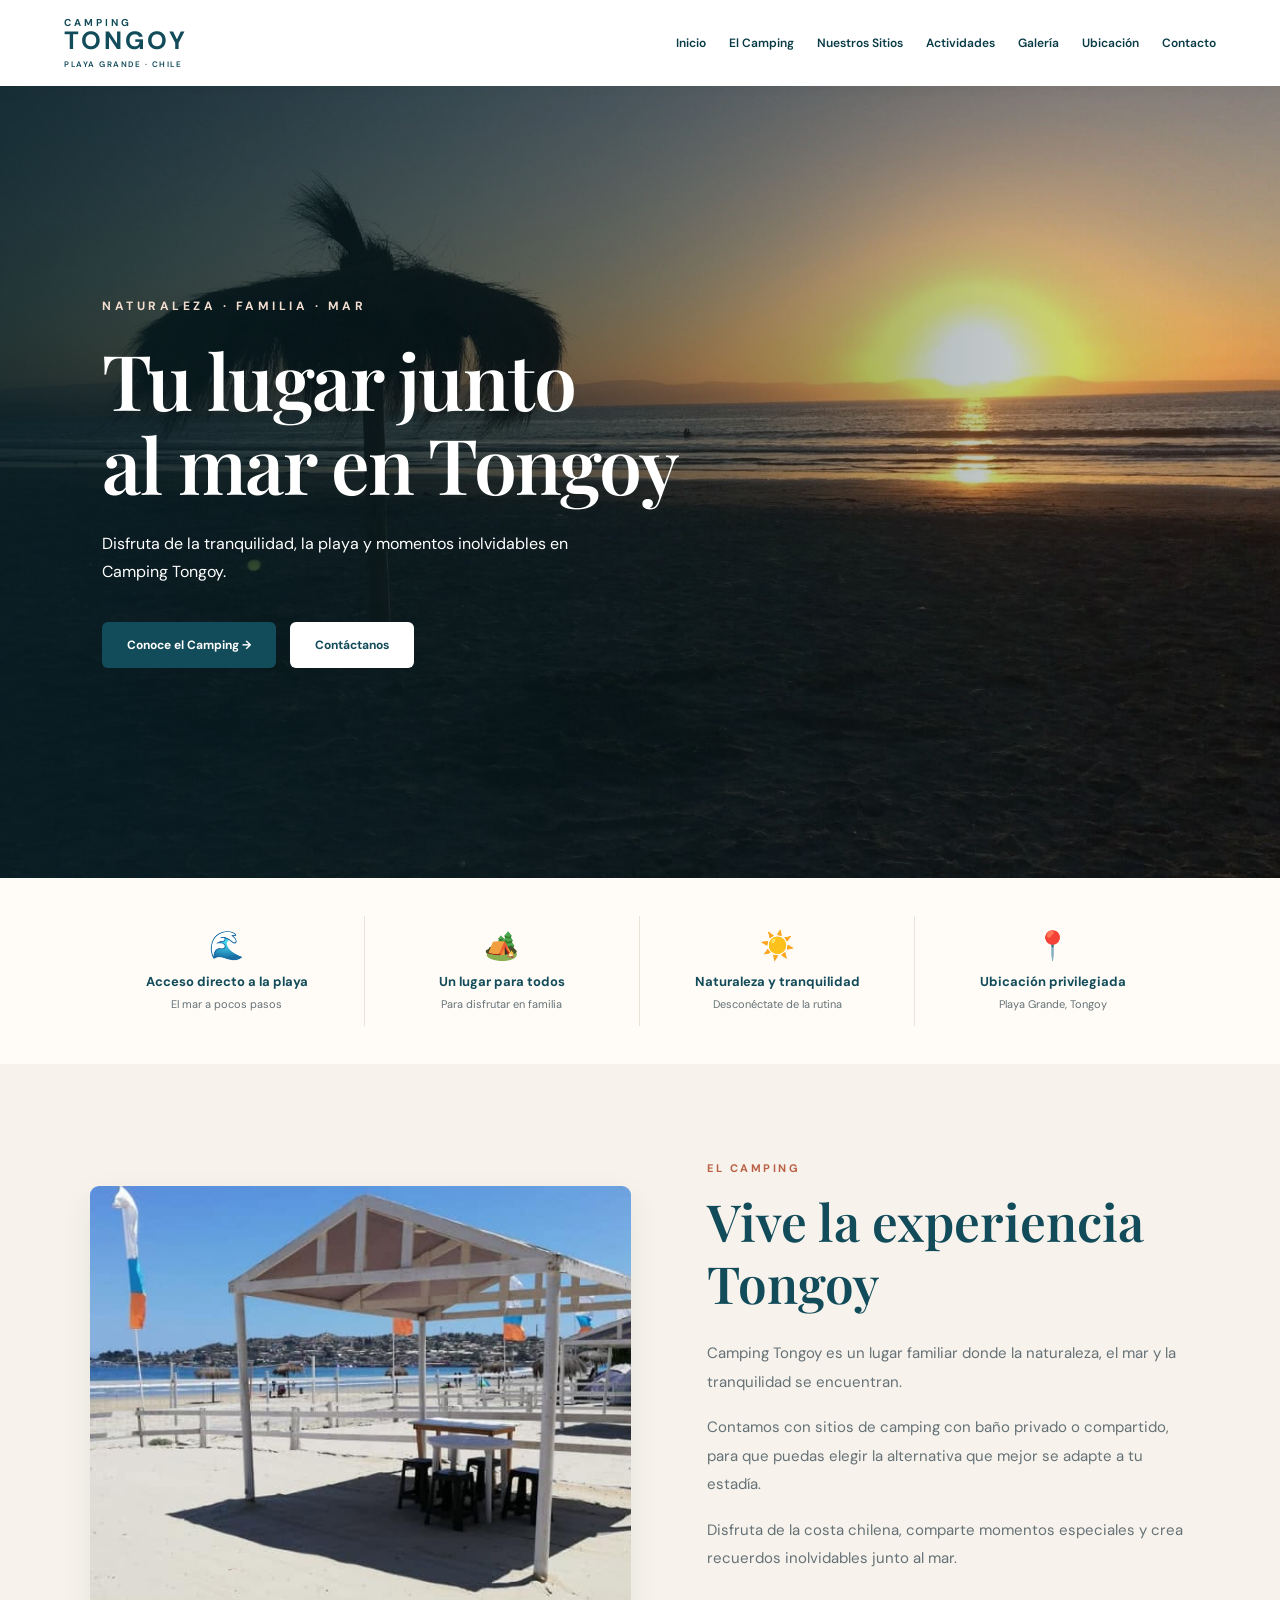
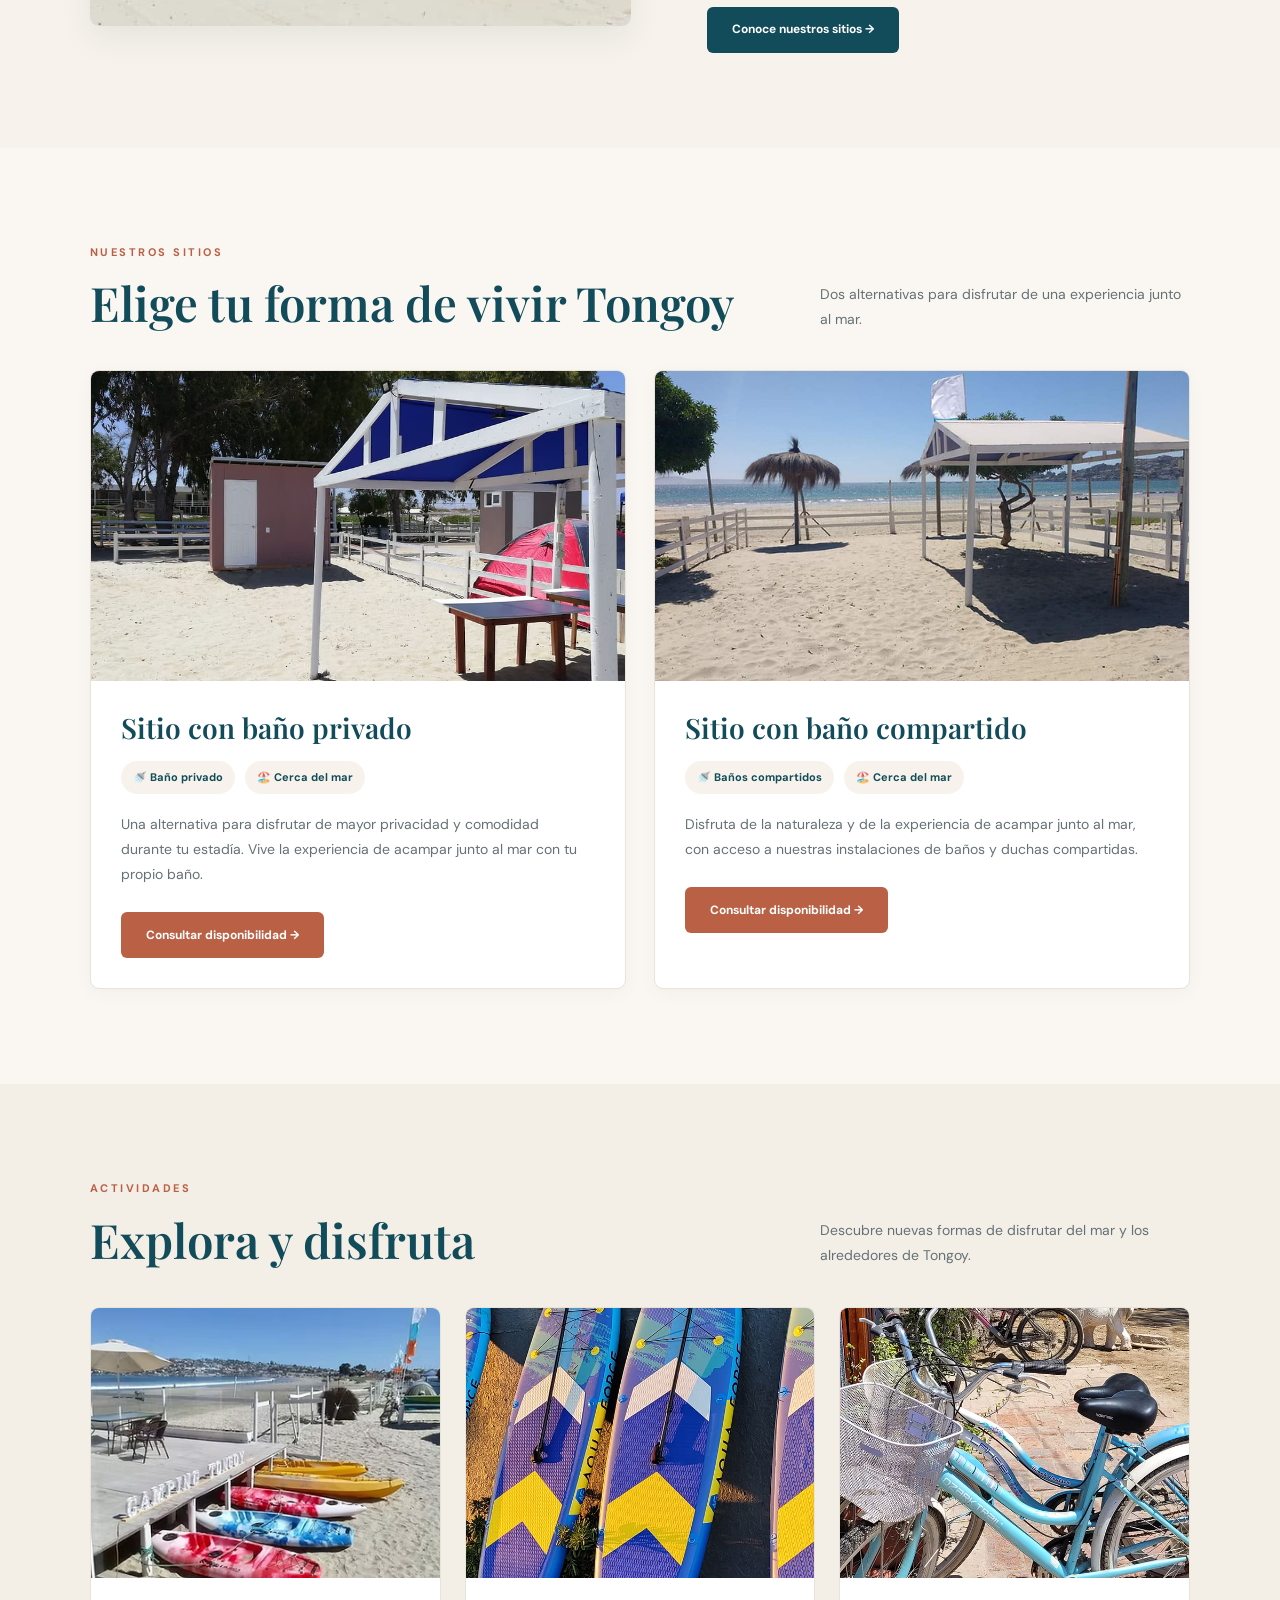
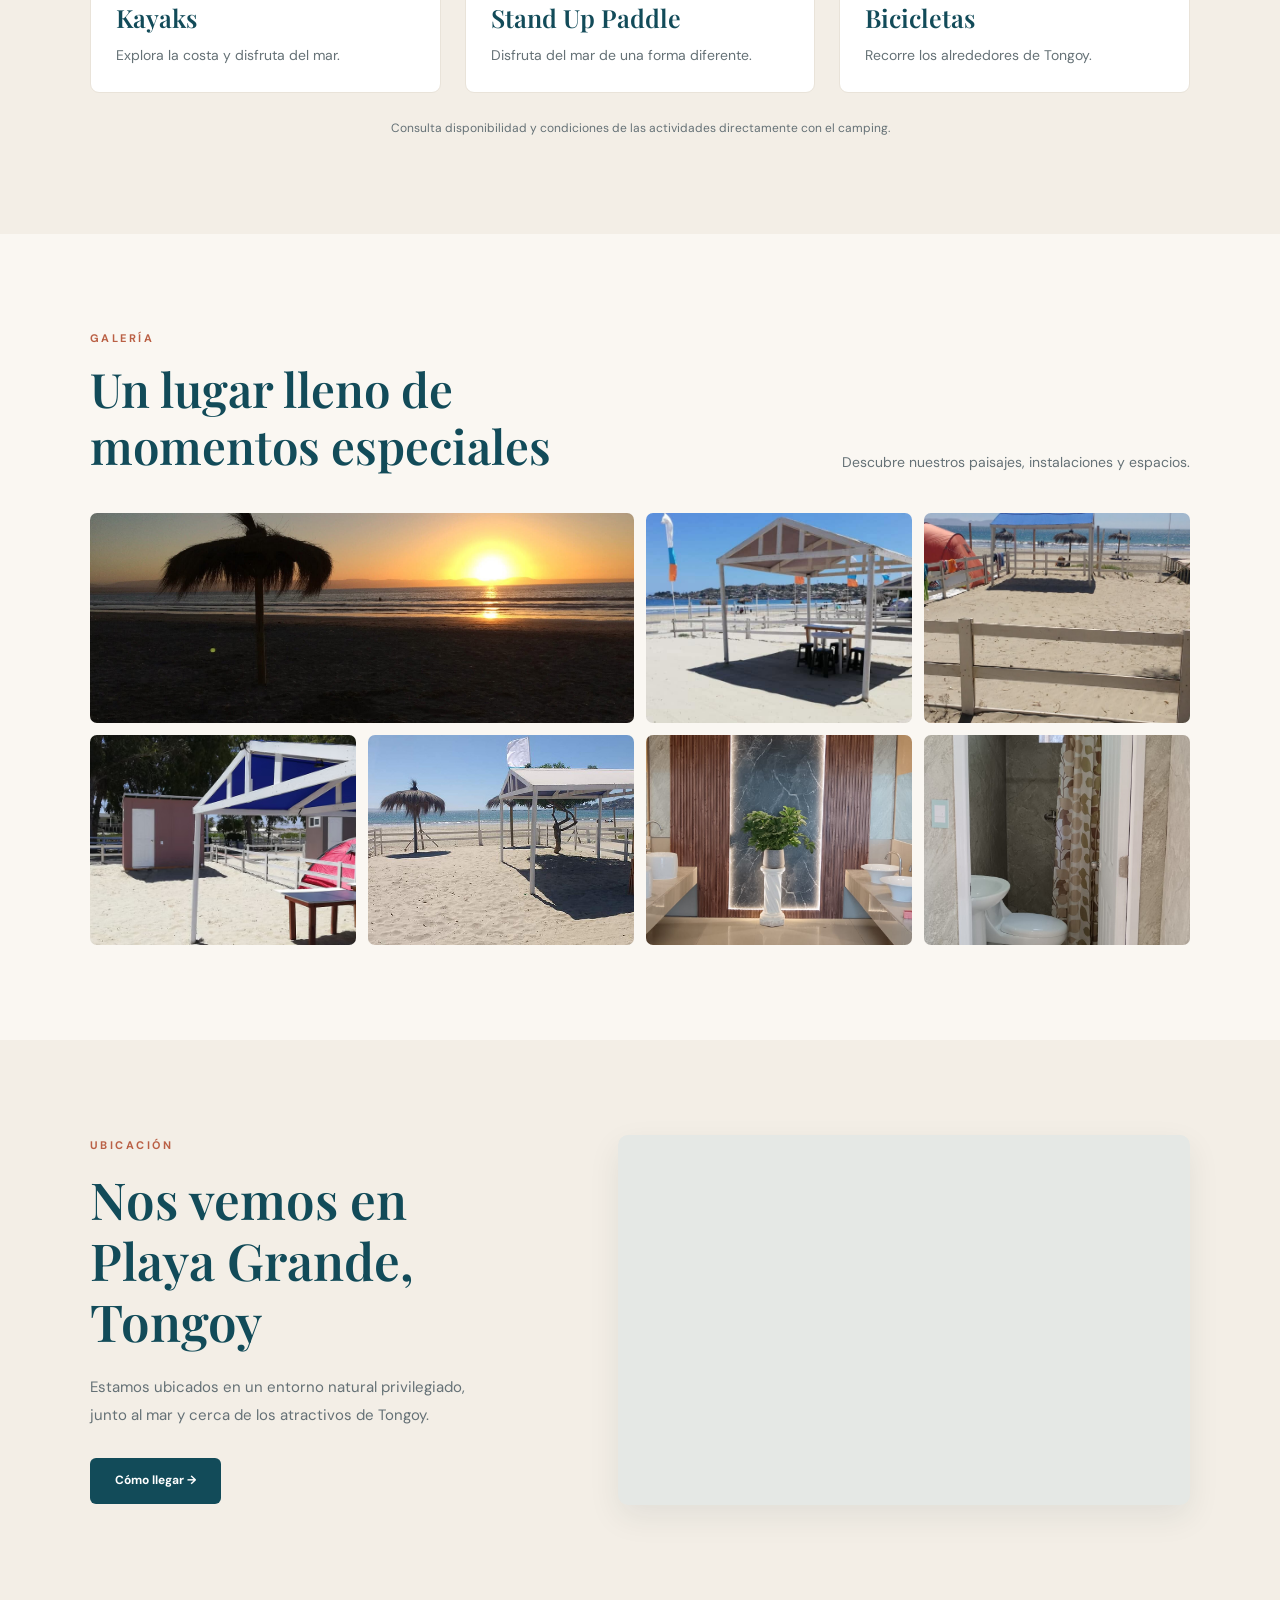
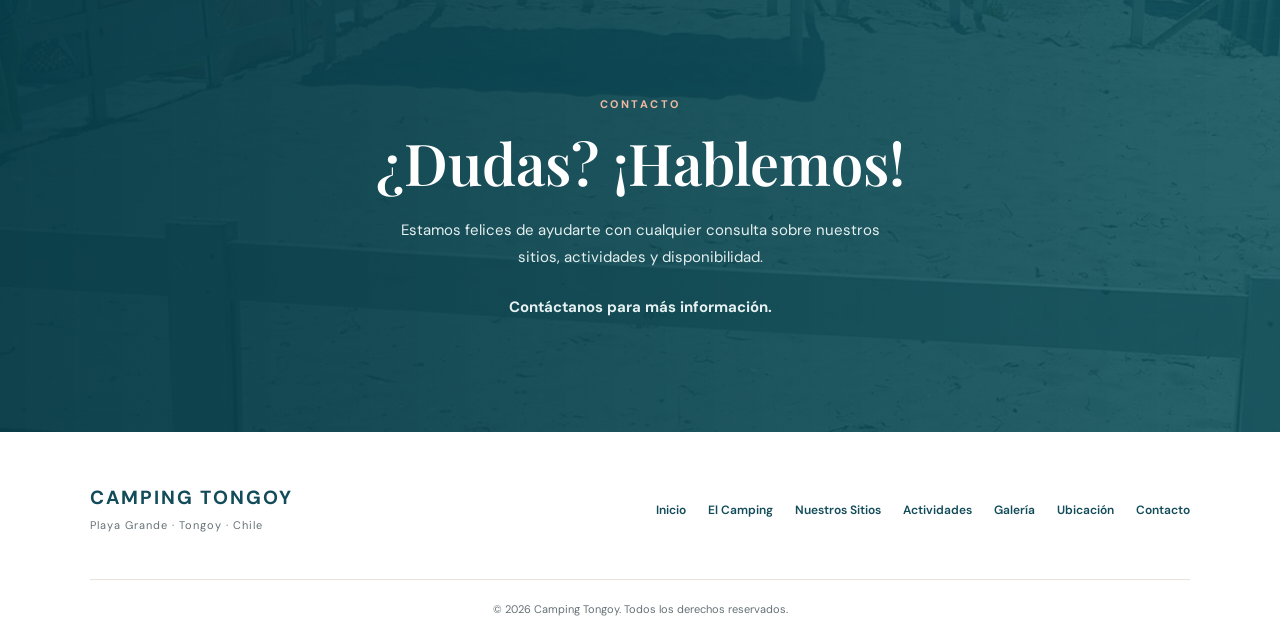
==== index.html @ 2b9a670f "Update Camping Tongoy website design and photos" ====
<!doctype html>
<html lang="es">
  <head>
    <meta charset="UTF-8" />
    <meta name="viewport" content="width=device-width, initial-scale=1.0" />

    <title>Camping Tongoy | Tu lugar frente al mar</title>

    <meta
      name="description"
      content="Descubre Camping Tongoy en Playa Grande, Chile. Sitios de camping, naturaleza, playa y actividades para disfrutar en familia."
    />

    <link rel="stylesheet" href="style.css" />
  </head>

  <body>
    <!-- NAVIGATION -->
    <header class="site-header">
      <nav class="navbar" aria-label="Navegación principal">
        <a href="#inicio" class="logo">
          <span>CAMPING</span>
          <strong>TONGOY</strong>
          <small>PLAYA GRANDE · CHILE</small>
        </a>

        <button
          class="menu-toggle"
          type="button"
          aria-label="Abrir menú"
          aria-expanded="false"
          aria-controls="nav-links"
        >
          ☰
        </button>

        <div class="nav-links" id="nav-links">
          <a href="#inicio">Inicio</a>
          <a href="#camping">El Camping</a>
          <a href="#sitios">Nuestros Sitios</a>
          <a href="#actividades">Actividades</a>
          <a href="#galeria">Galería</a>
          <a href="#ubicacion">Ubicación</a>
          <a href="#contacto">Contacto</a>
        </div>
      </nav>
    </header>

    <main>
      <!-- HERO SECTION -->
      <section id="inicio" class="hero">
        <video
          class="hero-video"
          autoplay
          muted
          loop
          playsinline
          poster="images/atardecer.png"
          aria-hidden="true"
        >
          <source src="images/hero-video.mp4" type="video/mp4" />
        </video>

        <div class="hero-overlay"></div>

        <div class="hero-content">
          <p class="hero-subtitle">NATURALEZA · FAMILIA · MAR</p>

          <h1>
            Tu lugar junto<br />
            al mar en Tongoy
          </h1>

          <p>
            Disfruta de la tranquilidad, la playa y momentos inolvidables en
            Camping Tongoy.
          </p>

          <div class="hero-buttons">
            <a href="#camping" class="btn-primary"> Conoce el Camping → </a>

            <a href="#contacto" class="btn-secondary"> Contáctanos </a>
          </div>
        </div>
      </section>

      <!-- HIGHLIGHTS -->
      <section
        class="highlights-section"
        aria-label="Lo mejor de Camping Tongoy"
      >
        <div class="highlights-container">
          <div class="highlight-item">
            <span class="highlight-icon" aria-hidden="true">🌊</span>
            <h3>Acceso directo a la playa</h3>
            <p>El mar a pocos pasos</p>
          </div>

          <div class="highlight-item">
            <span class="highlight-icon" aria-hidden="true">🏕️</span>
            <h3>Un lugar para todos</h3>
            <p>Para disfrutar en familia</p>
          </div>

          <div class="highlight-item">
            <span class="highlight-icon" aria-hidden="true">☀️</span>
            <h3>Naturaleza y tranquilidad</h3>
            <p>Desconéctate de la rutina</p>
          </div>

          <div class="highlight-item">
            <span class="highlight-icon" aria-hidden="true">📍</span>
            <h3>Ubicación privilegiada</h3>
            <p>Playa Grande, Tongoy</p>
          </div>
        </div>
      </section>

      <!-- ABOUT SECTION -->
      <section id="camping" class="about-section">
        <div class="about-container">
          <div class="about-image">
            <img
              src="images/instalaciones.jpg"
              alt="Instalaciones de Camping Tongoy frente al mar"
              loading="lazy"
            />
          </div>

          <div class="about-content">
            <span class="section-label"> EL CAMPING </span>

            <h2>Vive la experiencia Tongoy</h2>

            <p>
              Camping Tongoy es un lugar familiar donde la naturaleza, el mar y
              la tranquilidad se encuentran.
            </p>

            <p>
              Contamos con sitios de camping con baño privado o compartido, para
              que puedas elegir la alternativa que mejor se adapte a tu estadía.
            </p>

            <p>
              Disfruta de la costa chilena, comparte momentos especiales y crea
              recuerdos inolvidables junto al mar.
            </p>

            <a href="#sitios" class="btn-primary"> Conoce nuestros sitios → </a>
          </div>
        </div>
      </section>

      <!-- CAMPING SITES -->
      <section id="sitios" class="sites-section">
        <div class="section-heading">
          <div>
            <span class="section-label"> NUESTROS SITIOS </span>

            <h2>Elige tu forma de vivir Tongoy</h2>
          </div>

          <p>
            Dos alternativas para disfrutar de una experiencia junto al mar.
          </p>
        </div>

        <div class="sites-grid">
          <!-- PRIVATE BATHROOM SITE -->
          <article class="site-card">
            <img
              src="images/sitio-privado.png"
              alt="Sitio con baño privado en Camping Tongoy"
              loading="lazy"
            />

            <div class="site-card-content">
              <h3>Sitio con baño privado</h3>

              <div class="site-features">
                <span>🚿 Baño privado</span>
                <span>🏖️ Cerca del mar</span>
              </div>

              <p>
                Una alternativa para disfrutar de mayor privacidad y comodidad
                durante tu estadía. Vive la experiencia de acampar junto al mar
                con tu propio baño.
              </p>

              <a href="#contacto" class="site-button">
                Consultar disponibilidad →
              </a>
            </div>
          </article>

          <!-- SHARED BATHROOM SITE -->
          <article class="site-card">
            <img
              src="images/sitio-compartido.png"
              alt="Sitio con acceso a baños compartidos"
              loading="lazy"
            />

            <div class="site-card-content">
              <h3>Sitio con baño compartido</h3>

              <div class="site-features">
                <span>🚿 Baños compartidos</span>
                <span>🏖️ Cerca del mar</span>
              </div>

              <p>
                Disfruta de la naturaleza y de la experiencia de acampar junto
                al mar, con acceso a nuestras instalaciones de baños y duchas
                compartidas.
              </p>

              <a href="#contacto" class="site-button">
                Consultar disponibilidad →
              </a>
            </div>
          </article>
        </div>
      </section>

      <!-- ACTIVITIES -->
      <section id="actividades" class="activities-section">
        <div class="section-heading">
          <div>
            <span class="section-label">ACTIVIDADES</span>
            <h2>Explora y disfruta</h2>
          </div>

          <p>
            Descubre nuevas formas de disfrutar del mar y los alrededores de
            Tongoy.
          </p>
        </div>

        <div class="activities-grid">
          <!-- KAYAKS -->
          <article class="activity-card">
            <img
              src="images/kayaks.png"
              alt="Kayaks disponibles en Camping Tongoy"
              loading="lazy"
            />

            <div class="activity-card-content">
              <h3>Kayaks</h3>
              <p>Explora la costa y disfruta del mar.</p>
            </div>
          </article>

          <!-- STAND UP PADDLE -->
          <article class="activity-card">
            <img
              src="images/paddleboards.png"
              alt="Tablas de stand up paddle en Camping Tongoy"
              loading="lazy"
            />

            <div class="activity-card-content">
              <h3>Stand Up Paddle</h3>
              <p>Disfruta del mar de una forma diferente.</p>
            </div>
          </article>

          <!-- BICYCLES -->
          <article class="activity-card">
            <img
              src="images/bicicletas.png"
              alt="Bicicletas en Camping Tongoy"
              loading="lazy"
            />

            <div class="activity-card-content">
              <h3>Bicicletas</h3>
              <p>Recorre los alrededores de Tongoy.</p>
            </div>
          </article>
        </div>

        <p class="activities-note">
          Consulta disponibilidad y condiciones de las actividades directamente
          con el camping.
        </p>
      </section>

      <!-- GALLERY -->
      <section id="galeria" class="gallery-section">
        <div class="section-heading">
          <div>
            <span class="section-label"> GALERÍA </span>

            <h2>
              Un lugar lleno de<br />
              momentos especiales
            </h2>
          </div>

          <p>Descubre nuestros paisajes, instalaciones y espacios.</p>
        </div>

        <div class="gallery-grid">
          <img
            src="images/atardecer.png"
            alt="Atardecer en la playa de Tongoy"
            loading="lazy"
          />

          <img
            src="images/instalaciones.jpg"
            alt="Instalaciones del camping"
            loading="lazy"
          />

          <img
            src="images/camping-playa.png"
            alt="Vista hacia la playa"
            loading="lazy"
          />

          <img
            src="images/sitio-privado.png"
            alt="Sitio con baño privado"
            loading="lazy"
          />

          <img
            src="images/sitio-compartido.png"
            alt="Sitio de camping frente al mar"
            loading="lazy"
          />

          <img
            src="images/bathroom-shared.jpg"
            alt="Instalaciones de baños compartidos"
            loading="lazy"
          />

          <img
            src="images/shared-bathroom.jpg"
            alt="Baño con ducha"
            loading="lazy"
          />
        </div>
      </section>

      <!-- LOCATION -->
      <section id="ubicacion" class="location-section">
        <div class="location-container">
          <div class="location-content">
            <span class="section-label"> UBICACIÓN </span>

            <h2>
              Nos vemos en<br />
              Playa Grande, Tongoy
            </h2>

            <p>
              Estamos ubicados en un entorno natural privilegiado, junto al mar
              y cerca de los atractivos de Tongoy.
            </p>

            <a
              class="btn-primary"
              href="https://www.google.com/maps/search/?api=1&amp;query=Camping+Tongoy+Playa+Grande+Chile"
              target="_blank"
              rel="noopener noreferrer"
            >
              Cómo llegar →
            </a>
          </div>

          <div class="location-map">
            <iframe
              title="Mapa de Camping Tongoy"
              src="https://www.google.com/maps?q=Camping+Tongoy+Playa+Grande+Chile&amp;output=embed"
              loading="lazy"
              referrerpolicy="no-referrer-when-downgrade"
            ></iframe>
          </div>
        </div>
      </section>

      <!-- CONTACT -->
      <section id="contacto" class="contact-section">
        <div class="contact-content">
          <span class="section-label"> CONTACTO </span>

          <h2>¿Dudas? ¡Hablemos!</h2>

          <p>
            Estamos felices de ayudarte con cualquier consulta sobre nuestros
            sitios, actividades y disponibilidad.
          </p>

          <!-- Add WhatsApp button when number is confirmed -->

          <p class="contact-note">Contáctanos para más información.</p>
        </div>
      </section>
    </main>

    <!-- FOOTER -->
    <footer class="footer">
      <div class="footer-container">
        <div class="footer-brand">
          <h3>CAMPING TONGOY</h3>
          <p>Playa Grande · Tongoy · Chile</p>
        </div>

        <div class="footer-links">
          <a href="#inicio">Inicio</a>
          <a href="#camping">El Camping</a>
          <a href="#sitios">Nuestros Sitios</a>
          <a href="#actividades">Actividades</a>
          <a href="#galeria">Galería</a>
          <a href="#ubicacion">Ubicación</a>
          <a href="#contacto">Contacto</a>
        </div>
      </div>

      <p class="copyright">
        © 2026 Camping Tongoy. Todos los derechos reservados.
      </p>
    </footer>

    <script src="script.js"></script>
  </body>
</html>
---- style.css ----
@import url("https://fonts.googleapis.com/css2?family=DM+Sans:wght@400;500;600;700&family=Playfair+Display:wght@400;500;600;700&display=swap");

/* ==========================================
   CAMPING TONGOY - GLOBAL STYLES
========================================== */

:root {
  --sand: #f7f3ec;
  --cream: #fffcf7;
  --ocean: #124b59;
  --ocean-dark: #093b46;
  --terracotta: #ba6045;
  --gold: #c99b6b;
  --text: #283b43;
  --muted: #657176;
  --white: #ffffff;
  --border: #e9e3d9;
  --shadow: 0 12px 32px rgba(24, 49, 54, 0.08);
}

* {
  margin: 0;
  padding: 0;
  box-sizing: border-box;
}

html {
  scroll-behavior: smooth;
  scroll-padding-top: 95px;
}

body {
  font-family: "DM Sans", sans-serif;
  background: var(--sand);
  color: var(--text);
  line-height: 1.7;
  overflow-x: hidden;
}

h1,
h2,
h3 {
  font-family: "Playfair Display", Georgia, serif;
  font-weight: 600;
  line-height: 1.2;
}

a {
  text-decoration: none;
  color: inherit;
}

button {
  font: inherit;
}

img {
  display: block;
  max-width: 100%;
}

section {
  scroll-margin-top: 90px;
}

:focus-visible {
  outline: 3px solid var(--terracotta);
  outline-offset: 4px;
}

.section-label {
  display: block;
  margin-bottom: 14px;
  color: var(--terracotta);
  font-family: "DM Sans", sans-serif;
  font-size: 11px;
  font-weight: 700;
  letter-spacing: 2.5px;
  text-transform: uppercase;
}

.section-heading {
  max-width: 1220px;
  margin: 0 auto 38px;
  display: flex;
  justify-content: space-between;
  align-items: end;
  gap: 50px;
}

.section-heading h2 {
  max-width: 650px;
  color: var(--ocean);
  font-size: clamp(32px, 3.7vw, 48px);
}

.section-heading > p {
  max-width: 370px;
  color: var(--muted);
  font-size: 14px;
  line-height: 1.8;
}

/* ==========================================
   NAVIGATION
========================================== */

.site-header {
  position: relative;
  z-index: 100;
  background: var(--white);
  box-shadow: 0 2px 18px rgba(0, 0, 0, 0.04);
}

.navbar {
  width: 100%;
  min-height: 86px;
  padding: 12px 5%;
  display: flex;
  justify-content: space-between;
  align-items: center;
  gap: 30px;
}

.logo {
  display: flex;
  flex-direction: column;
  flex-shrink: 0;
  color: var(--ocean);
  line-height: 1.05;
  letter-spacing: 2px;
}

.logo span {
  font-size: 10px;
  font-weight: 700;
  letter-spacing: 3px;
}

.logo strong {
  font-size: 25px;
  font-weight: 700;
  letter-spacing: 3px;
}

.logo small {
  margin-top: 5px;
  font-size: 8px;
  font-weight: 600;
  letter-spacing: 1.5px;
}

.nav-links {
  display: flex;
  align-items: center;
  justify-content: flex-end;
  flex-wrap: wrap;
  gap: 12px 23px;
}

.nav-links a {
  position: relative;
  padding: 8px 0;
  color: var(--ocean-dark);
  font-size: 12px;
  font-weight: 600;
  white-space: nowrap;
  transition: color 0.25s;
}

.nav-links a::after {
  content: "";
  position: absolute;
  left: 0;
  bottom: 3px;
  width: 0;
  height: 2px;
  background: var(--terracotta);
  transition: width 0.25s;
}

.nav-links a:hover {
  color: var(--terracotta);
}

.nav-links a:hover::after {
  width: 100%;
}

.menu-toggle {
  display: none;
  border: 0;
  background: transparent;
  color: var(--ocean);
  font-size: 28px;
  cursor: pointer;
}

/* ==========================================
   HERO
========================================== */

.hero {
  position: relative;
  min-height: 680px;
  min-height: min(88svh, 850px);
  display: flex;
  align-items: center;
  overflow: hidden;
  padding: 110px 8%;
  background: var(--ocean) url("images/atardecer.png") center / cover no-repeat;
  color: var(--white);
}

.hero-video {
  position: absolute;
  inset: 0;
  width: 100%;
  height: 100%;
  object-fit: cover;
  z-index: 0;
}

.hero-overlay {
  position: absolute;
  inset: 0;
  z-index: 1;
  background: linear-gradient(
    90deg,
    rgba(6, 32, 40, 0.78) 0%,
    rgba(6, 32, 40, 0.48) 48%,
    rgba(6, 32, 40, 0.08) 100%
  );
}

.hero-content {
  position: relative;
  z-index: 2;
  width: 100%;
  max-width: 720px;
}

.hero-subtitle {
  margin-bottom: 22px;
  color: #f3ded0;
  font-size: 12px;
  font-weight: 700;
  letter-spacing: 3.5px;
}

.hero h1 {
  margin-bottom: 24px;
  font-size: clamp(46px, 6vw, 82px);
  line-height: 1.09;
  letter-spacing: -1.5px;
}

.hero-content > p:not(.hero-subtitle) {
  max-width: 490px;
  margin-bottom: 35px;
  font-size: 16px;
  line-height: 1.8;
}

.hero-buttons {
  display: flex;
  flex-wrap: wrap;
  align-items: center;
  gap: 14px;
}

/* ==========================================
   BUTTONS
========================================== */

.btn-primary,
.btn-secondary,
.site-button {
  display: inline-flex;
  align-items: center;
  justify-content: center;
  gap: 10px;
  min-height: 46px;
  padding: 13px 25px;
  border-radius: 6px;
  font-family: "DM Sans", sans-serif;
  font-size: 12px;
  font-weight: 700;
  line-height: 1.4;
  text-align: center;
  transition:
    background 0.25s ease,
    color 0.25s ease,
    transform 0.25s ease;
}

.btn-primary {
  background: var(--ocean);
  color: var(--white);
}

.btn-primary:hover {
  background: var(--terracotta);
  transform: translateY(-2px);
}

.btn-secondary {
  background: var(--white);
  color: var(--ocean);
}

.btn-secondary:hover {
  background: var(--sand);
  transform: translateY(-2px);
}

/* ==========================================
   HIGHLIGHTS
========================================== */

.highlights-section {
  background: var(--cream);
  padding: 38px 7%;
}

.highlights-container {
  max-width: 1220px;
  margin: 0 auto;
  display: grid;
  grid-template-columns: repeat(4, 1fr);
}

.highlight-item {
  padding: 12px 25px;
  text-align: center;
  border-right: 1px solid var(--border);
}

.highlight-item:last-child {
  border-right: 0;
}

.highlight-icon {
  display: block;
  margin-bottom: 10px;
  font-size: 28px;
  line-height: 1.3;
}

.highlight-item h3 {
  margin-bottom: 5px;
  color: var(--ocean);
  font-family: "DM Sans", sans-serif;
  font-size: 13px;
  font-weight: 700;
}

.highlight-item p {
  color: var(--muted);
  font-size: 11px;
}

/* ==========================================
   ABOUT
========================================== */

.about-section {
  padding: 95px 7%;
  background: var(--sand);
}

.about-container {
  max-width: 1220px;
  margin: 0 auto;
  display: grid;
  grid-template-columns: 1.12fr 1fr;
  align-items: center;
  gap: clamp(35px, 6vw, 85px);
}

.about-image {
  height: 440px;
  overflow: hidden;
  border-radius: 9px;
  box-shadow: var(--shadow);
}

.about-image img {
  width: 100%;
  height: 100%;
  object-fit: cover;
  object-position: center;
}

.about-content {
  max-width: 530px;
}

.about-content h2 {
  margin-bottom: 25px;
  color: var(--ocean);
  font-size: clamp(35px, 4vw, 54px);
}

.about-content p {
  margin-bottom: 17px;
  color: var(--muted);
  font-size: 15px;
  line-height: 1.9;
}

.about-content .btn-primary {
  margin-top: 17px;
}

/* ==========================================
   SERVICES
========================================== */

.services-section {
  padding: 95px 7%;
  background: var(--white);
}

.services-grid {
  max-width: 1220px;
  margin: 0 auto;
  display: grid;
  grid-template-columns: repeat(3, minmax(0, 1fr));
  gap: 23px;
}

.service-card {
  overflow: hidden;
  border: 1px solid var(--border);
  border-radius: 9px;
  background: var(--cream);
  transition:
    transform 0.25s,
    box-shadow 0.25s;
}

.service-card:hover {
  transform: translateY(-5px);
  box-shadow: var(--shadow);
}

.service-card > img {
  width: 100%;
  height: 260px;
  object-fit: cover;
  object-position: center;
}

.service-card-content {
  padding: 24px;
}

.service-card h3 {
  margin-bottom: 11px;
  color: var(--ocean);
  font-size: 23px;
}

.service-card p {
  color: var(--muted);
  font-size: 14px;
  line-height: 1.75;
}

/* ==========================================
   ACTIVITIES
========================================== */

.activities-section {
  padding: 95px 7%;
  background: var(--sand);
}

.activities-grid {
  max-width: 1220px;
  margin: 0 auto;
  display: grid;
  grid-template-columns: repeat(3, minmax(0, 1fr));
  gap: 24px;
}

.activity-card {
  min-height: 230px;
  padding: 35px 30px;
  border: 1px solid var(--border);
  border-radius: 9px;
  background: var(--white);
  text-align: center;
  transition:
    transform 0.25s,
    box-shadow 0.25s;
}

.activity-card:hover {
  transform: translateY(-5px);
  box-shadow: var(--shadow);
}

.activity-icon {
  margin-bottom: 17px;
  font-size: 43px;
  line-height: 1.3;
}

.activity-card h3 {
  margin-bottom: 12px;
  color: var(--ocean);
  font-size: 24px;
}

.activity-card p {
  color: var(--muted);
  font-size: 14px;
  line-height: 1.75;
}

.activities-note {
  max-width: 1220px;
  margin: 25px auto 0;
  color: var(--muted);
  font-size: 12px;
  text-align: center;
}

/* ==========================================
   CAMPING SITES
========================================== */

.sites-section {
  padding: 95px 7%;
  background: var(--cream);
}

.sites-grid {
  max-width: 1220px;
  margin: 0 auto;
  display: grid;
  grid-template-columns: repeat(2, minmax(0, 1fr));
  gap: 28px;
}

.site-card {
  overflow: hidden;
  border: 1px solid var(--border);
  border-radius: 9px;
  background: var(--white);
  box-shadow: 0 4px 20px rgba(0, 0, 0, 0.035);
  transition:
    transform 0.25s,
    box-shadow 0.25s;
}

.site-card:hover {
  transform: translateY(-5px);
  box-shadow: var(--shadow);
}

.site-card > img {
  width: 100%;
  height: 310px;
  object-fit: cover;
  object-position: center;
}

.site-card-content {
  padding: 30px;
}

.site-card h3 {
  margin-bottom: 16px;
  color: var(--ocean);
  font-size: 28px;
}

.site-features {
  display: flex;
  flex-wrap: wrap;
  gap: 10px;
  margin-bottom: 18px;
}

.site-features span {
  display: inline-block;
  padding: 7px 12px;
  border-radius: 30px;
  background: var(--sand);
  color: var(--ocean);
  font-size: 11px;
  font-weight: 700;
}

.site-card p {
  max-width: 470px;
  margin-bottom: 25px;
  color: var(--muted);
  font-size: 14px;
  line-height: 1.8;
}

.site-button {
  background: var(--terracotta);
  color: var(--white);
}

.site-button:hover {
  background: var(--ocean);
  transform: translateY(-2px);
}

/* ==========================================
   GALLERY
========================================== */

.gallery-section {
  padding: 95px 7%;
  background: var(--sand);
}

.gallery-grid {
  max-width: 1220px;
  margin: 0 auto;
  display: grid;
  grid-template-columns: repeat(4, minmax(0, 1fr));
  gap: 12px;
}

.gallery-grid img {
  width: 100%;
  height: 210px;
  object-fit: cover;
  border-radius: 7px;
  transition:
    transform 0.3s ease,
    filter 0.3s ease;
}

.gallery-grid img:hover {
  transform: scale(1.02);
  filter: brightness(0.92);
}

.gallery-grid img:first-child {
  grid-column: span 2;
}

/* ==========================================
   LOCATION
========================================== */

.location-section {
  padding: 95px 7%;
  background: var(--cream);
}

.location-container {
  max-width: 1220px;
  margin: 0 auto;
  display: grid;
  grid-template-columns: 0.9fr 1.1fr;
  gap: 60px;
  align-items: center;
}

.location-content h2 {
  margin-bottom: 22px;
  color: var(--ocean);
  font-size: clamp(34px, 4vw, 51px);
}

.location-content p {
  max-width: 410px;
  margin-bottom: 28px;
  color: var(--muted);
  font-size: 15px;
  line-height: 1.85;
}

.location-map {
  height: 370px;
  overflow: hidden;
  border-radius: 10px;
  box-shadow: var(--shadow);
  background: #e5e8e5;
}

.location-map iframe {
  display: block;
  width: 100%;
  height: 100%;
  border: 0;
}

/* ==========================================
   CONTACT
========================================== */

.contact-section {
  padding: 95px 7%;
  background:
    linear-gradient(90deg, rgba(7, 61, 73, 0.96), rgba(13, 84, 97, 0.86)),
    url("images/camping-playa.png") center / cover no-repeat;
  color: var(--white);
  text-align: center;
}

.contact-content {
  max-width: 690px;
  margin: 0 auto;
}

.contact-content .section-label {
  color: #f0b9a4;
}

.contact-content h2 {
  margin-bottom: 20px;
  color: var(--white);
  font-size: clamp(38px, 4.5vw, 58px);
}

.contact-content p {
  max-width: 520px;
  margin: 0 auto 15px;
  color: #e5f0f0;
  font-size: 15px;
  line-height: 1.85;
}

.contact-note {
  margin-top: 22px !important;
  font-weight: 700;
}

/* ==========================================
   FOOTER
========================================== */

.footer {
  padding: 55px 7% 25px;
  background: var(--white);
  color: var(--ocean);
}

.footer-container {
  max-width: 1220px;
  margin: 0 auto;
  display: flex;
  justify-content: space-between;
  align-items: center;
  gap: 35px;
}

.footer-brand h3 {
  margin-bottom: 6px;
  font-family: "DM Sans", sans-serif;
  font-size: 19px;
  font-weight: 700;
  letter-spacing: 2px;
}

.footer-brand p {
  color: var(--muted);
  font-size: 11px;
  letter-spacing: 1px;
}

.footer-links {
  display: flex;
  flex-wrap: wrap;
  justify-content: flex-end;
  gap: 12px 22px;
}

.footer-links a {
  font-size: 12px;
  font-weight: 600;
  transition: color 0.25s;
}

.footer-links a:hover {
  color: var(--terracotta);
}

.copyright {
  max-width: 1220px;
  margin: 45px auto 0;
  padding-top: 20px;
  border-top: 1px solid var(--border);
  color: var(--muted);
  font-size: 11px;
  text-align: center;
}

/* ==========================================
   TABLET
========================================== */

@media (max-width: 1050px) {
  .navbar {
    padding: 15px 5%;
  }

  .nav-links {
    gap: 8px 15px;
  }

  .nav-links a {
    font-size: 11px;
  }

  .about-container {
    gap: 40px;
  }

  .about-image {
    height: 390px;
  }

  .services-grid {
    gap: 15px;
  }

  .service-card > img {
    height: 220px;
  }

  .location-container {
    gap: 35px;
  }
}

/* ==========================================
   MOBILE NAVIGATION
========================================== */

@media (max-width: 900px) {
  .navbar {
    position: relative;
    min-height: 80px;
    flex-direction: row;
    padding: 15px 6%;
  }

  .menu-toggle {
    display: block;
  }

  .nav-links {
    display: none;
    position: absolute;
    top: 100%;
    left: 0;
    right: 0;
    padding: 15px 6% 25px;
    flex-direction: column;
    align-items: stretch;
    gap: 0;
    background: var(--white);
    box-shadow: 0 12px 20px rgba(0, 0, 0, 0.09);
  }

  .nav-links.open {
    display: flex;
  }

  .nav-links a {
    padding: 12px 5px;
    border-bottom: 1px solid var(--border);
    font-size: 14px;
  }

  .nav-links a::after {
    display: none;
  }

  .highlights-container {
    grid-template-columns: repeat(2, 1fr);
    row-gap: 20px;
  }

  .highlight-item:nth-child(2) {
    border-right: 0;
  }

  .about-container {
    grid-template-columns: 1fr;
  }

  .about-image {
    height: 390px;
  }

  .about-content {
    max-width: 700px;
  }

  .section-heading {
    align-items: start;
    flex-direction: column;
    gap: 15px;
  }

  .section-heading > p {
    max-width: 650px;
  }

  .services-grid {
    grid-template-columns: repeat(2, minmax(0, 1fr));
  }

  .activities-grid {
    grid-template-columns: repeat(3, minmax(0, 1fr));
    gap: 12px;
  }

  .activity-card {
    padding: 25px 15px;
  }

  .gallery-grid {
    grid-template-columns: repeat(3, minmax(0, 1fr));
  }

  .location-container {
    grid-template-columns: 1fr;
  }

  .footer-container {
    flex-direction: column;
    text-align: center;
  }

  .footer-links {
    justify-content: center;
  }
}

/* ==========================================
   SMALL SCREENS
========================================== */

@media (max-width: 600px) {
  .hero {
    min-height: 690px;
    min-height: 85svh;
    padding: 90px 7%;
  }

  .hero-overlay {
    background: linear-gradient(
      90deg,
      rgba(6, 32, 40, 0.79),
      rgba(6, 32, 40, 0.32)
    );
  }

  .hero h1 {
    font-size: clamp(42px, 11vw, 59px);
  }

  .hero-subtitle {
    font-size: 10px;
    letter-spacing: 2.5px;
  }

  .hero-content > p:not(.hero-subtitle) {
    font-size: 15px;
  }

  .hero-buttons {
    align-items: stretch;
  }

  .btn-primary,
  .btn-secondary {
    padding: 13px 20px;
  }

  .highlights-section {
    padding: 30px 5%;
  }

  .highlight-item {
    padding: 15px 10px;
  }

  .highlight-item h3 {
    font-size: 12px;
  }

  .about-section,
  .services-section,
  .activities-section,
  .sites-section,
  .gallery-section,
  .location-section,
  .contact-section {
    padding: 65px 6%;
  }

  .about-image {
    height: 280px;
  }

  .about-content h2,
  .section-heading h2,
  .location-content h2 {
    font-size: 36px;
  }

  .services-grid,
  .activities-grid,
  .sites-grid {
    grid-template-columns: 1fr;
  }

  .service-card > img {
    height: 240px;
  }

  .activity-card {
    min-height: 0;
    padding: 30px 20px;
  }

  .site-card > img {
    height: 240px;
  }

  .site-card-content {
    padding: 24px;
  }

  .site-card h3 {
    font-size: 25px;
  }

  .gallery-grid {
    grid-template-columns: repeat(2, minmax(0, 1fr));
    gap: 8px;
  }

  .gallery-grid img {
    height: 155px;
  }

  .gallery-grid img:first-child {
    grid-column: span 2;
    height: 220px;
  }

  .location-map {
    height: 300px;
  }

  .footer {
    padding: 45px 6% 25px;
  }

  .footer-links {
    gap: 12px 18px;
  }
}

/* ==========================================
   ACCESSIBILITY
========================================== */

@media (prefers-reduced-motion: reduce) {
  html {
    scroll-behavior: auto;
  }

  .hero-video {
    display: none;
  }

  *,
  *::before,
  *::after {
    transition-duration: 0.01ms !important;
    animation-duration: 0.01ms !important;
  }
}

/* ACTIVITY PHOTO CARDS */

.activity-card {
  padding: 0;
  min-height: 0;
  overflow: hidden;
  text-align: left;
  background: var(--white);
  border-radius: 9px;
}

.activity-card > img {
  display: block;
  width: 100%;
  height: 270px;
  object-fit: cover;
  object-position: center;
}

.activity-card-content {
  padding: 25px;
}

.activity-card-content h3 {
  margin-bottom: 10px;
  color: var(--ocean);
  font-size: 25px;
}

.activity-card-content p {
  color: var(--muted);
  font-size: 14px;
  line-height: 1.75;
}

@media (max-width: 600px) {
  .activity-card > img {
    height: 260px;
  }
}

/* SECTION BACKGROUND COLORS */

.sites-section {
  background-color: #faf7f2;
}

.activities-section {
  background-color: #f3eee6;
}

.gallery-section {
  background-color: #faf7f2;
}

.location-section {
  background-color: #f3eee6;
}
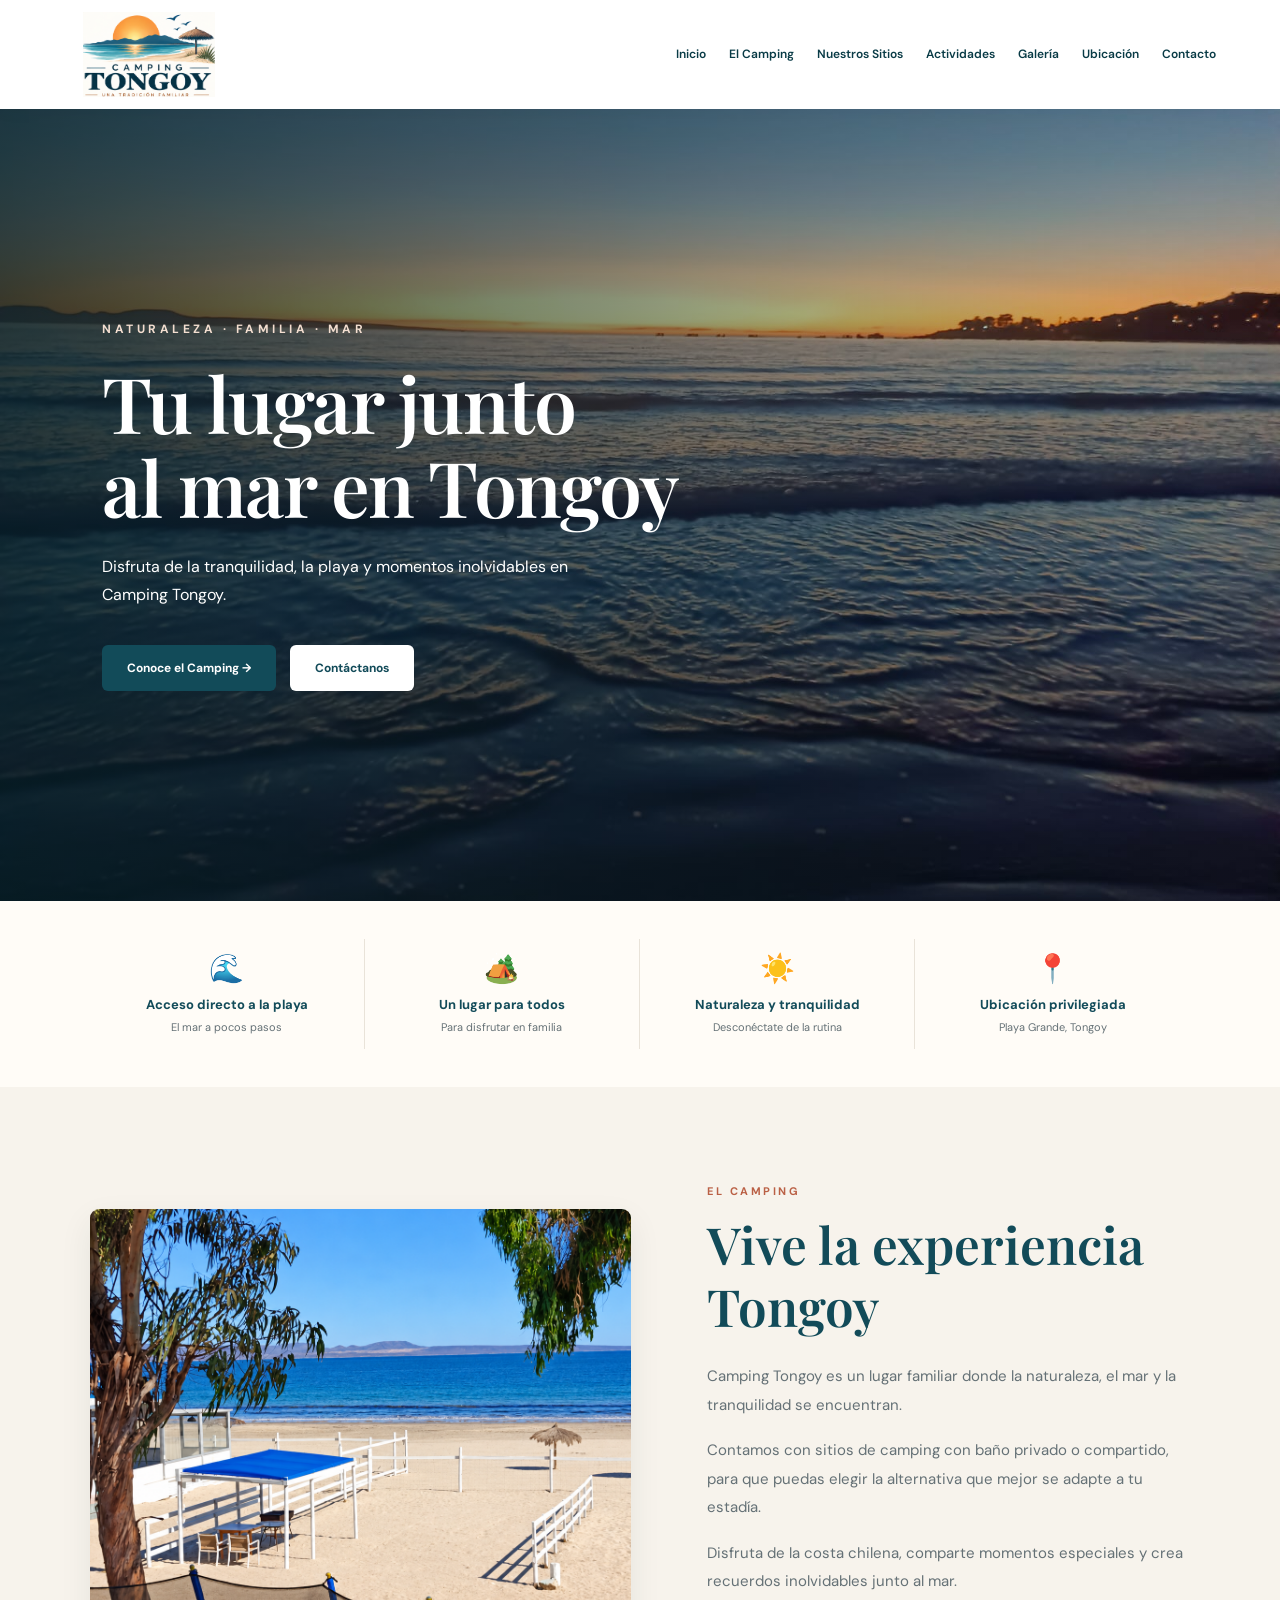
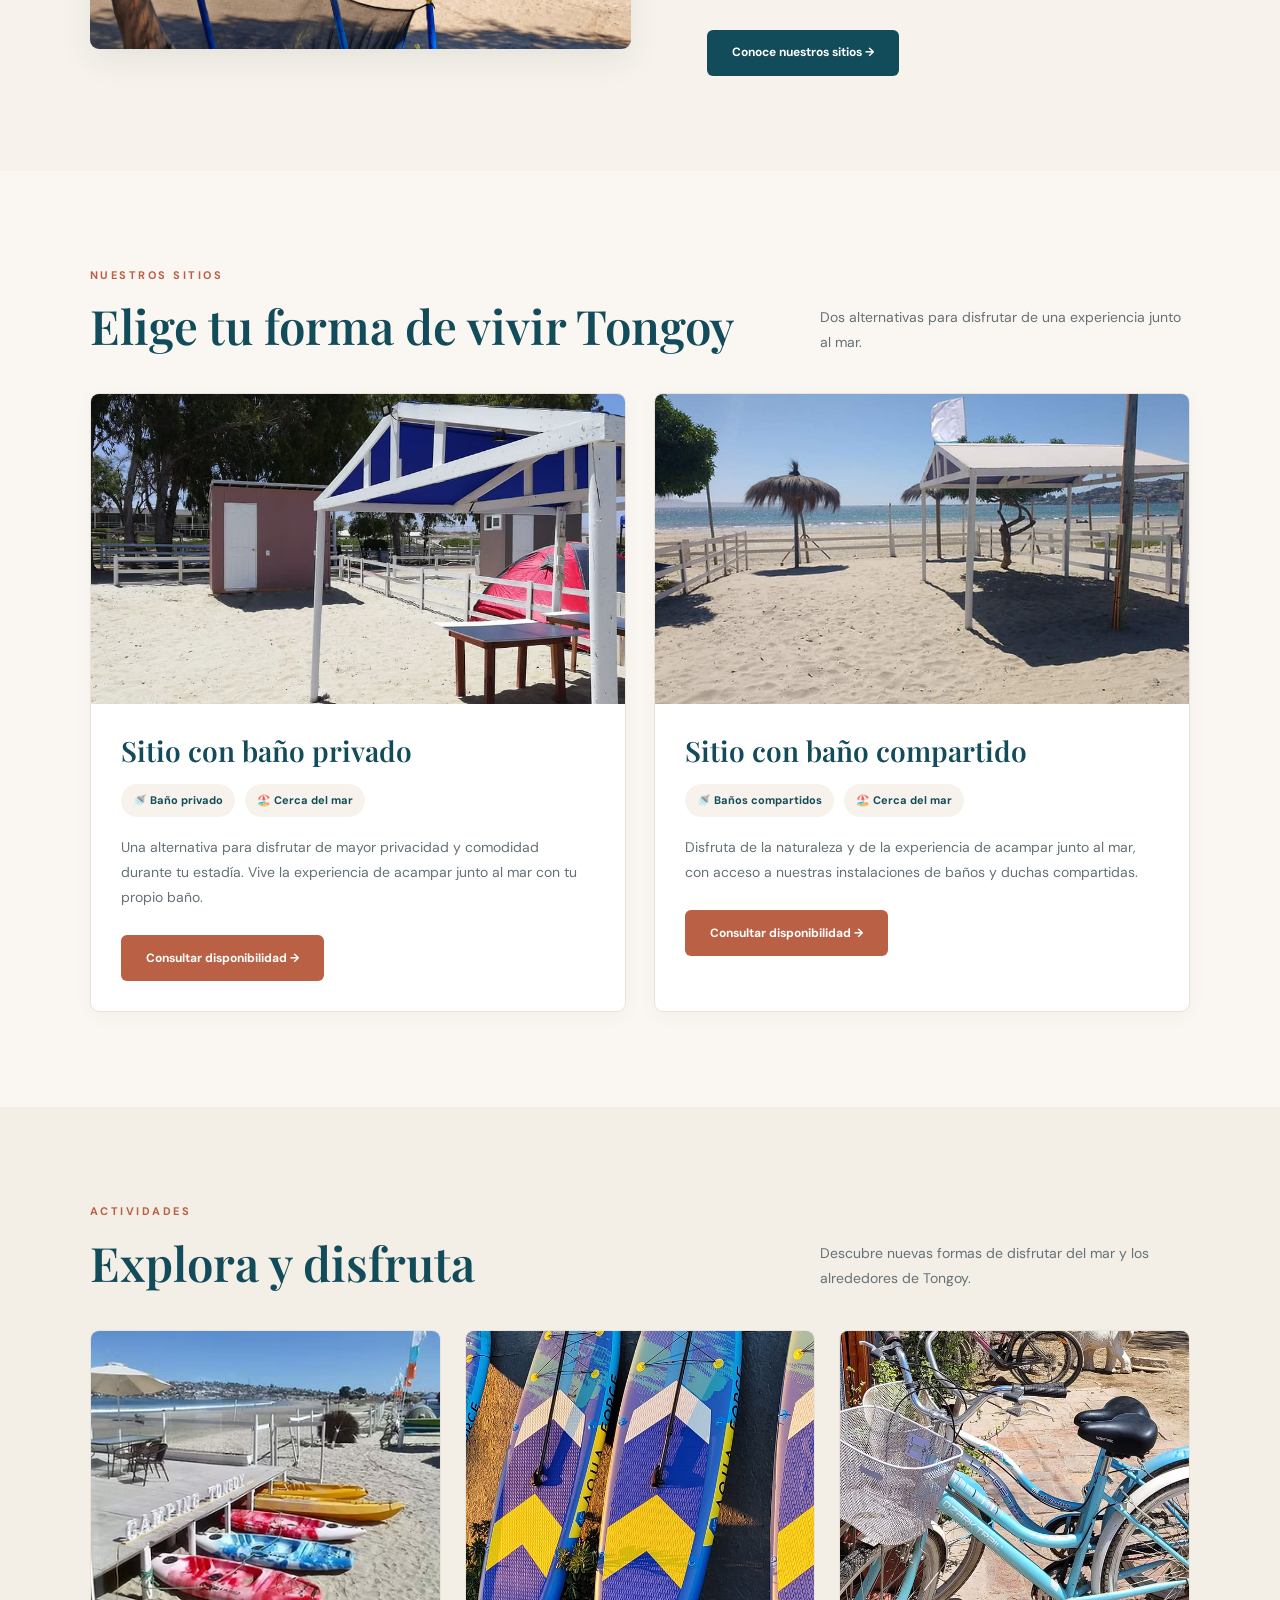
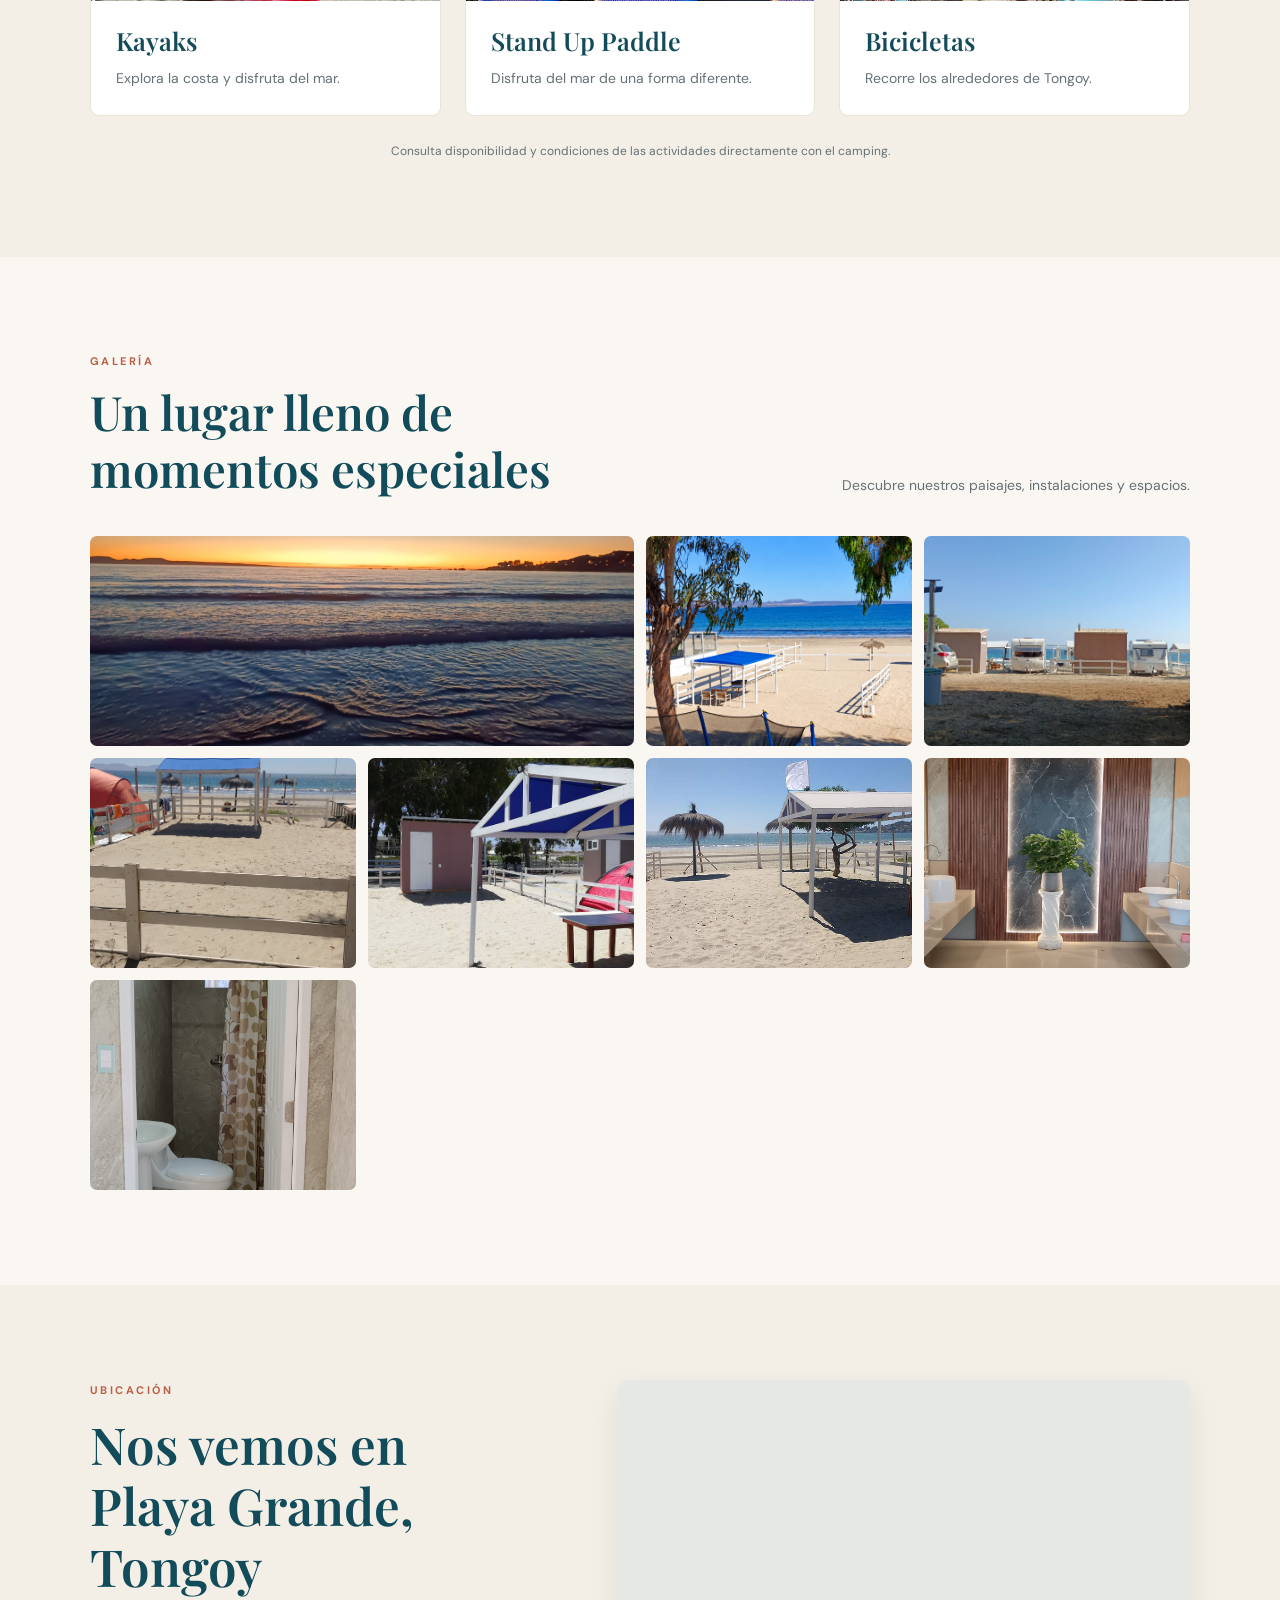
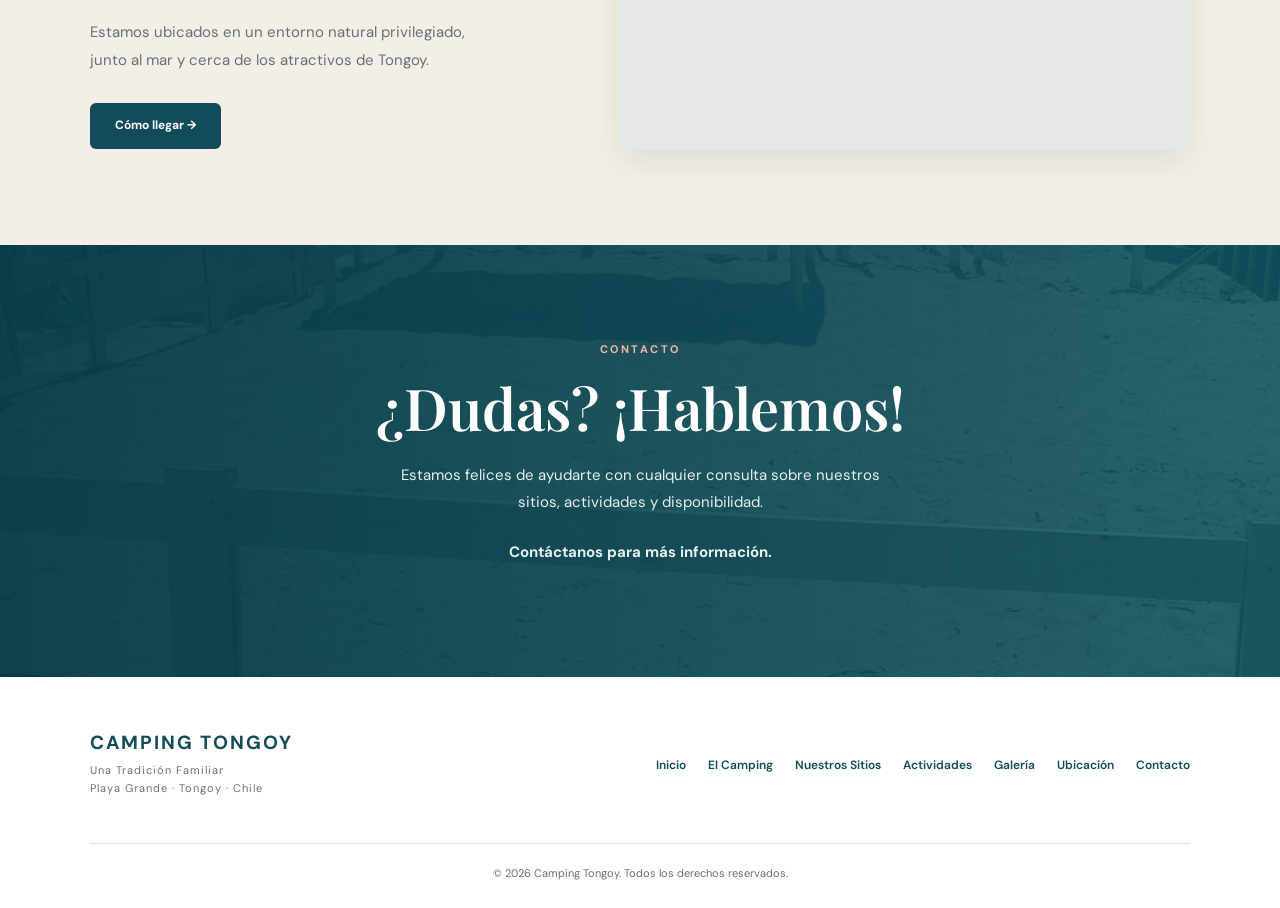
==== commit d824713b: "Update Camping Tongoy website design and photos enhancement" ====
--- a/index.html
+++ b/index.html
@@ -4,7 +4,7 @@
     <meta charset="UTF-8" />
     <meta name="viewport" content="width=device-width, initial-scale=1.0" />
 
-    <title>Camping Tongoy | Tu lugar frente al mar</title>
+    <title>Camping Tongoy | Una Tradición Familiar</title>
 
     <meta
       name="description"
@@ -18,10 +18,12 @@
     <!-- NAVIGATION -->
     <header class="site-header">
       <nav class="navbar" aria-label="Navegación principal">
-        <a href="#inicio" class="logo">
-          <span>CAMPING</span>
-          <strong>TONGOY</strong>
-          <small>PLAYA GRANDE · CHILE</small>
+        <a href="#inicio" class="logo" aria-label="Camping Tongoy - Inicio">
+          <img
+            src="images/logo-option-1-clean.png"
+            alt="Camping Tongoy - Una Tradición Familiar"
+            class="navbar-logo"
+          />
         </a>
 
         <button
@@ -55,7 +57,7 @@
           muted
           loop
           playsinline
-          poster="images/atardecer.png"
+          poster="images/atardecer.jpg"
           aria-hidden="true"
         >
           <source src="images/hero-video.mp4" type="video/mp4" />
@@ -121,14 +123,14 @@
         <div class="about-container">
           <div class="about-image">
             <img
-              src="images/instalaciones.jpg"
-              alt="Instalaciones de Camping Tongoy frente al mar"
+              src="images/sitio.jpg"
+              alt="Vista de Camping Tongoy con acceso directo a la playa"
               loading="lazy"
             />
           </div>
 
           <div class="about-content">
-            <span class="section-label"> EL CAMPING </span>
+            <span class="section-label">EL CAMPING</span>
 
             <h2>Vive la experiencia Tongoy</h2>
 
@@ -156,8 +158,7 @@
       <section id="sitios" class="sites-section">
         <div class="section-heading">
           <div>
-            <span class="section-label"> NUESTROS SITIOS </span>
-
+            <span class="section-label">NUESTROS SITIOS</span>
             <h2>Elige tu forma de vivir Tongoy</h2>
           </div>
 
@@ -293,7 +294,7 @@
       <section id="galeria" class="gallery-section">
         <div class="section-heading">
           <div>
-            <span class="section-label"> GALERÍA </span>
+            <span class="section-label">GALERÍA</span>
 
             <h2>
               Un lugar lleno de<br />
@@ -306,14 +307,20 @@
 
         <div class="gallery-grid">
           <img
-            src="images/atardecer.png"
+            src="images/atardecer.jpg"
             alt="Atardecer en la playa de Tongoy"
             loading="lazy"
           />
 
           <img
-            src="images/instalaciones.jpg"
-            alt="Instalaciones del camping"
+            src="images/sitio.jpg"
+            alt="Vista del camping frente al mar"
+            loading="lazy"
+          />
+
+          <img
+            src="images/sitios-2.jpg"
+            alt="Espacios de camping con caravanas"
             loading="lazy"
           />
 
@@ -331,7 +338,7 @@
 
           <img
             src="images/sitio-compartido.png"
-            alt="Sitio de camping frente al mar"
+            alt="Sitio de camping"
             loading="lazy"
           />
 
@@ -353,7 +360,7 @@
       <section id="ubicacion" class="location-section">
         <div class="location-container">
           <div class="location-content">
-            <span class="section-label"> UBICACIÓN </span>
+            <span class="section-label">UBICACIÓN</span>
 
             <h2>
               Nos vemos en<br />
@@ -389,7 +396,7 @@
       <!-- CONTACT -->
       <section id="contacto" class="contact-section">
         <div class="contact-content">
-          <span class="section-label"> CONTACTO </span>
+          <span class="section-label">CONTACTO</span>
 
           <h2>¿Dudas? ¡Hablemos!</h2>
 
@@ -399,7 +406,6 @@
           </p>
 
           <!-- Add WhatsApp button when number is confirmed -->
-
           <p class="contact-note">Contáctanos para más información.</p>
         </div>
       </section>
@@ -410,6 +416,7 @@
       <div class="footer-container">
         <div class="footer-brand">
           <h3>CAMPING TONGOY</h3>
+          <p>Una Tradición Familiar</p>
           <p>Playa Grande · Tongoy · Chile</p>
         </div>
 
--- a/style.css
+++ b/style.css
@@ -1147,3 +1147,40 @@
 .location-section {
   background-color: #f3eee6;
 }
+
+/* ========================================
+   CAMPING TONGOY - NAVIGATION LOGO
+   ======================================== */
+
+.navbar .logo {
+  display: flex;
+  align-items: center;
+  justify-content: center;
+  flex-shrink: 0;
+  text-decoration: none;
+  line-height: normal;
+}
+
+.navbar .logo .navbar-logo {
+  display: block;
+  width: 170px;
+  height: auto;
+  max-height: 85px;
+  object-fit: contain;
+}
+
+/* Tablet */
+@media (max-width: 900px) {
+  .navbar .logo .navbar-logo {
+    width: 150px;
+    max-height: 75px;
+  }
+}
+
+/* Mobile */
+@media (max-width: 600px) {
+  .navbar .logo .navbar-logo {
+    width: 135px;
+    max-height: 70px;
+  }
+}
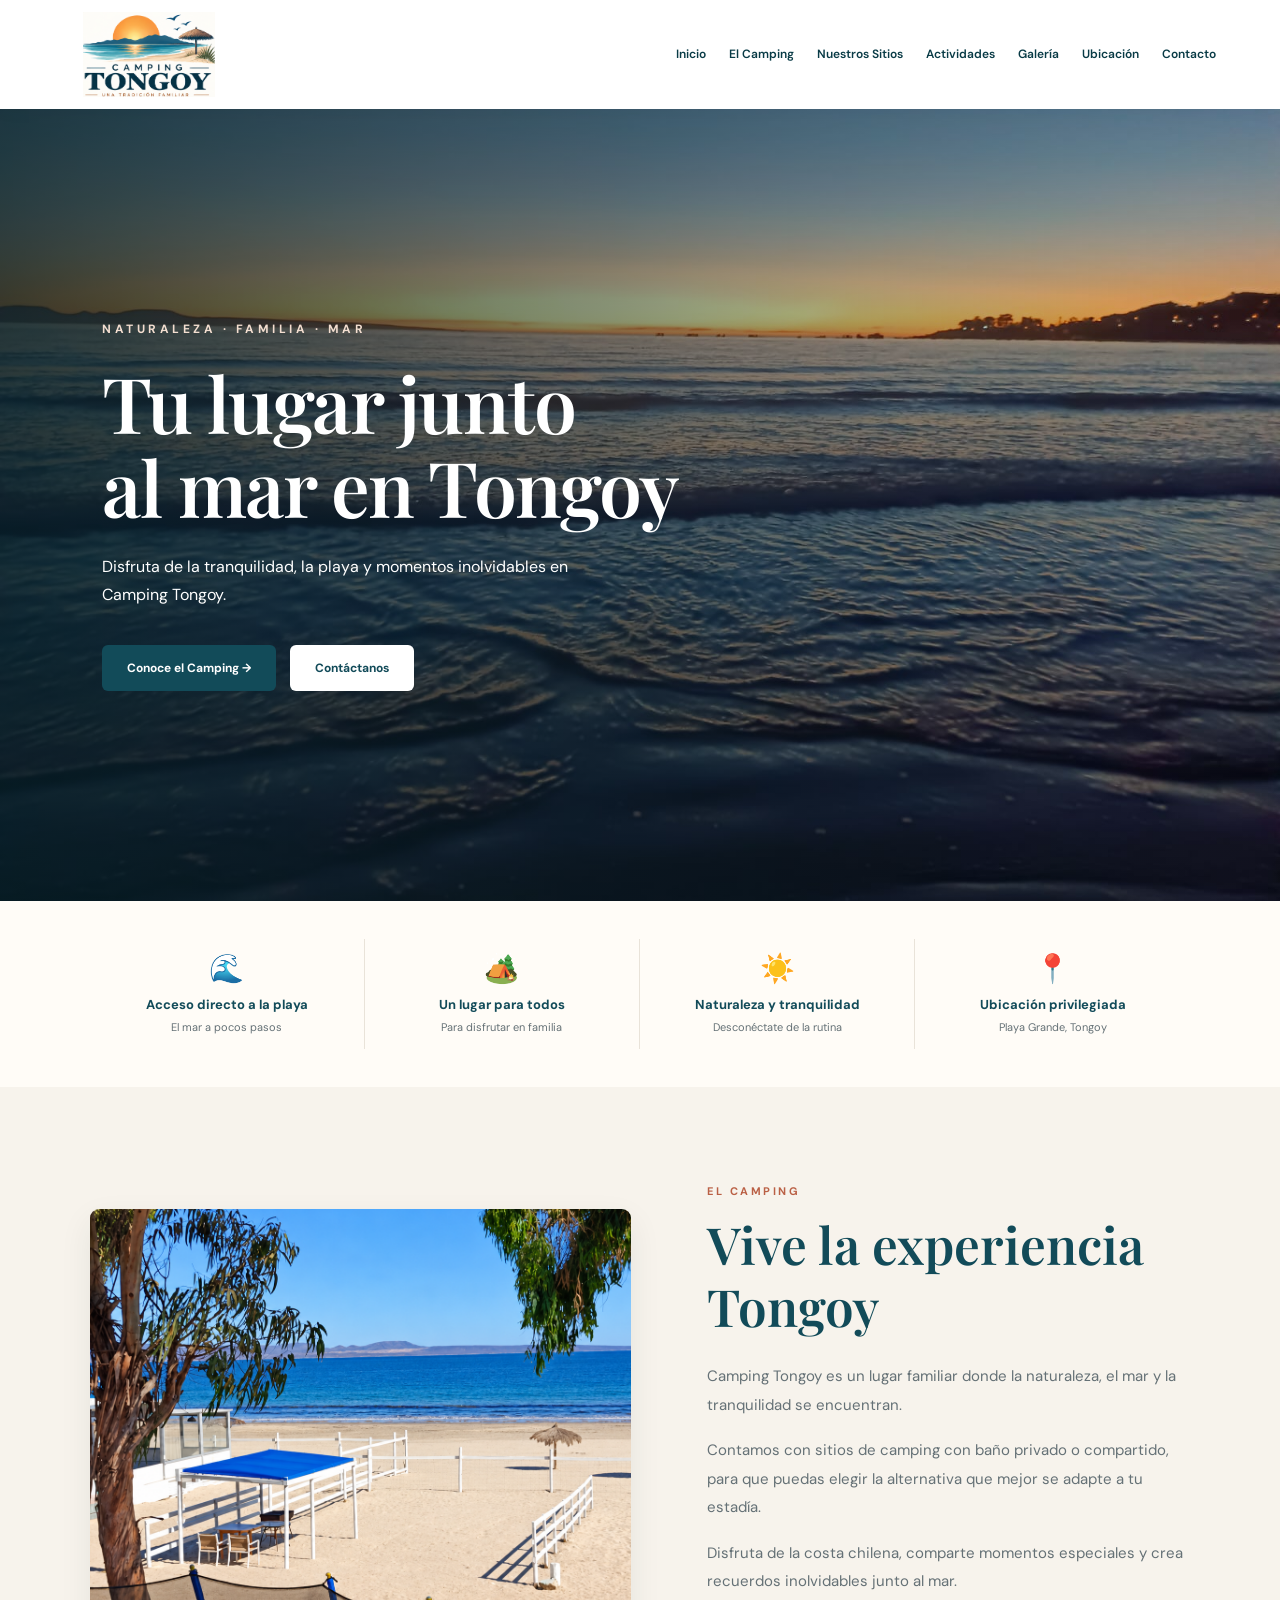
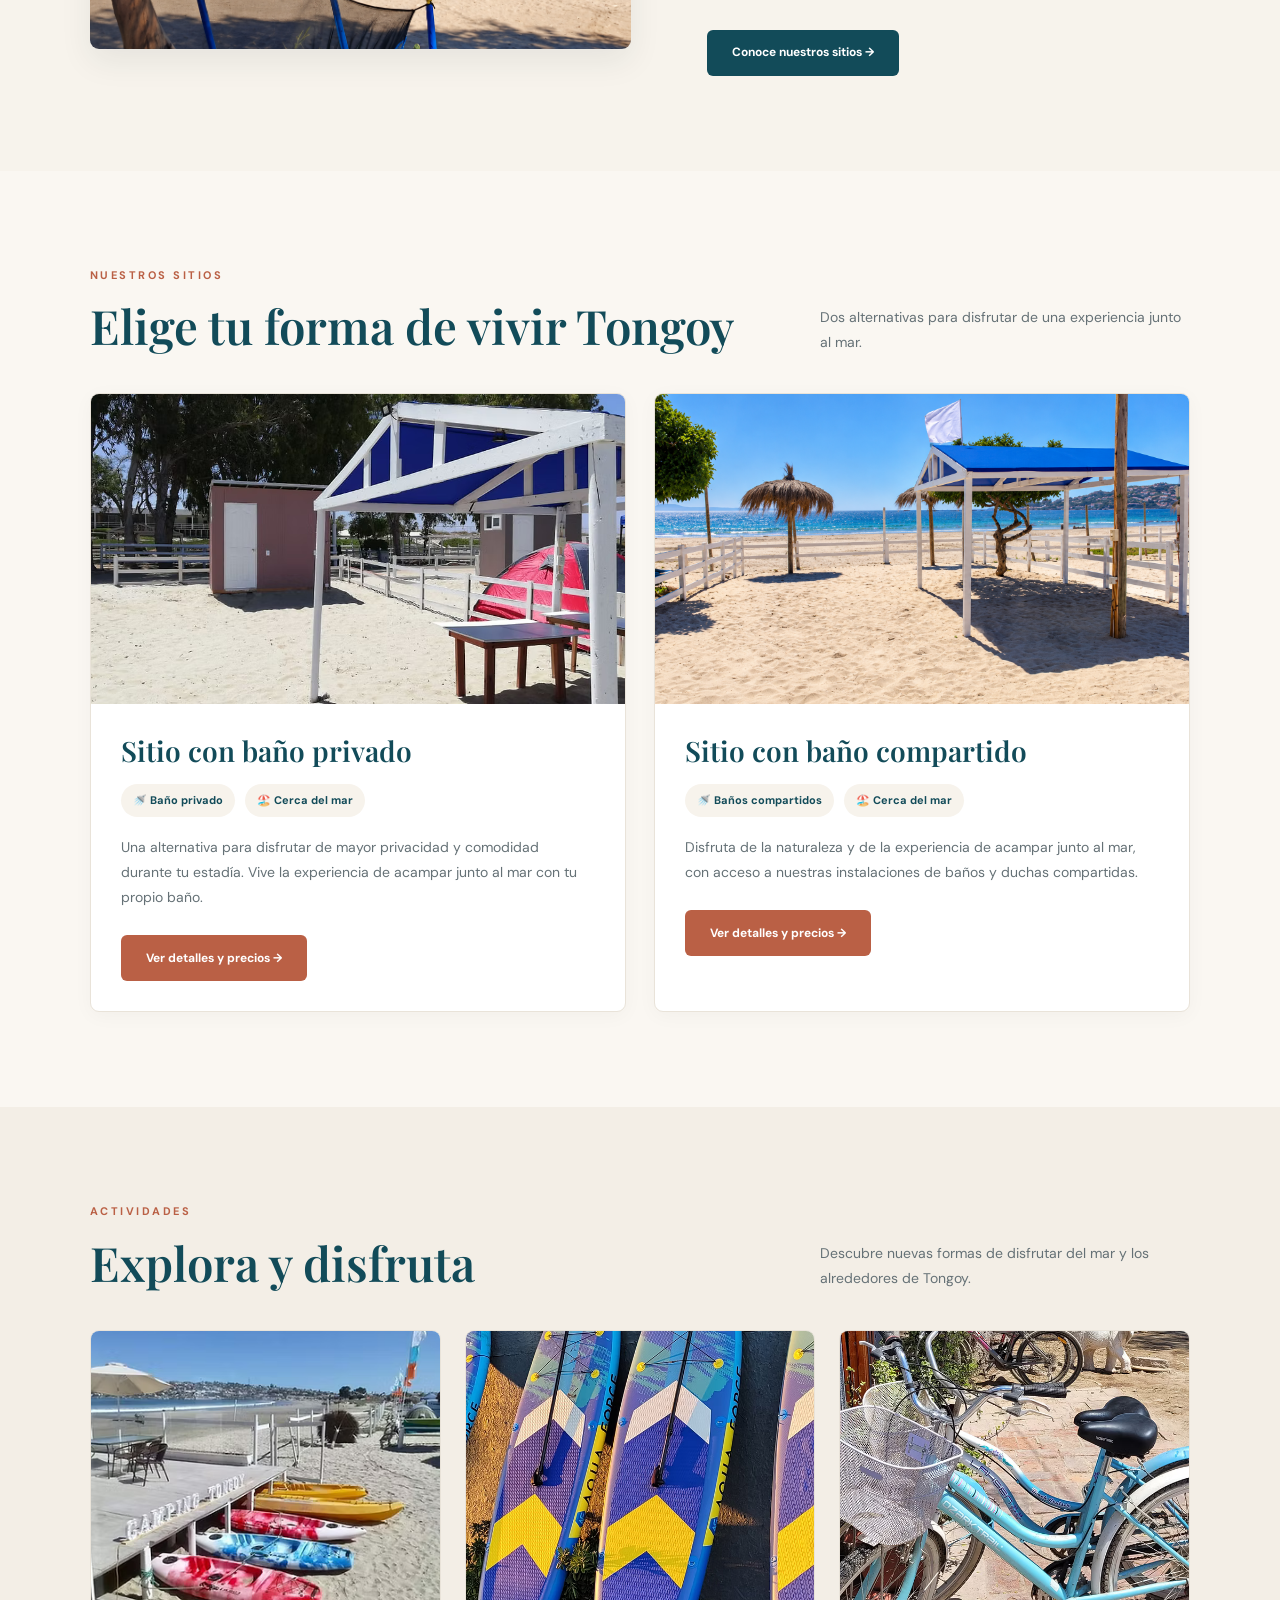
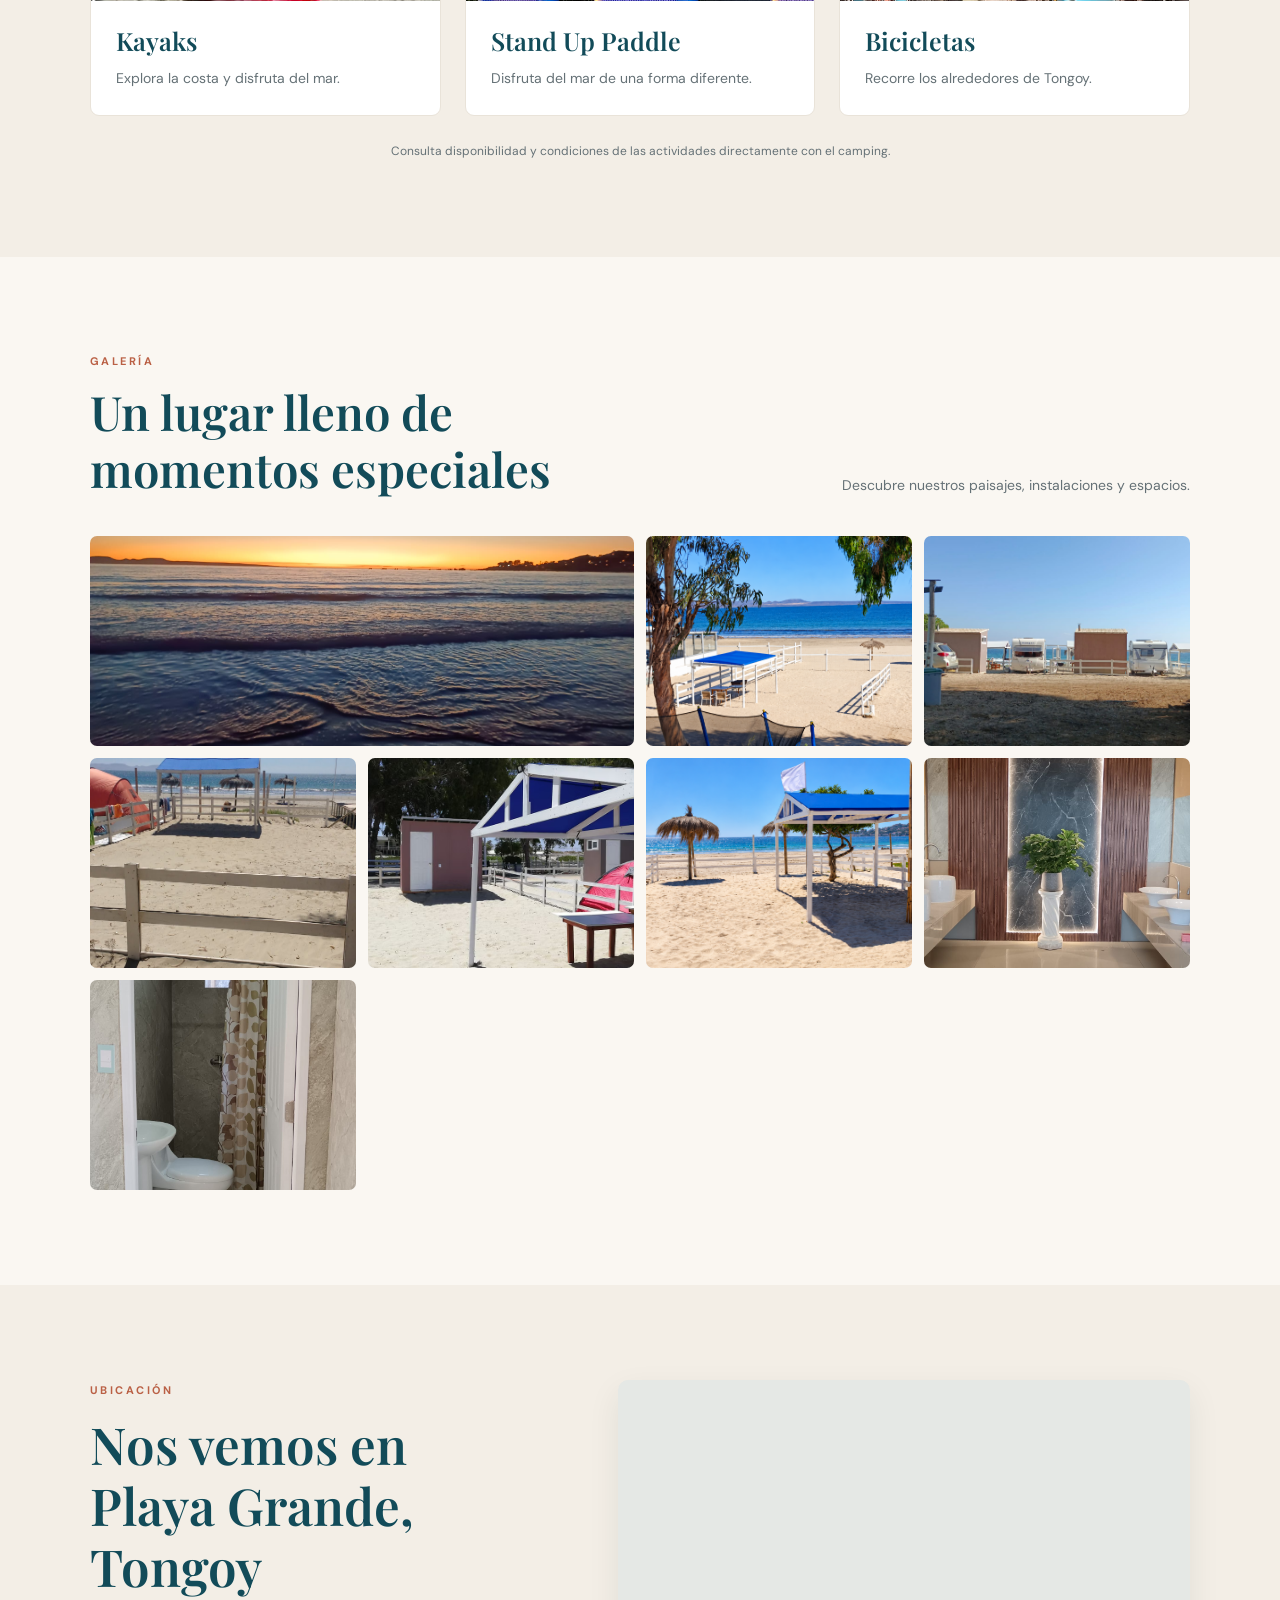
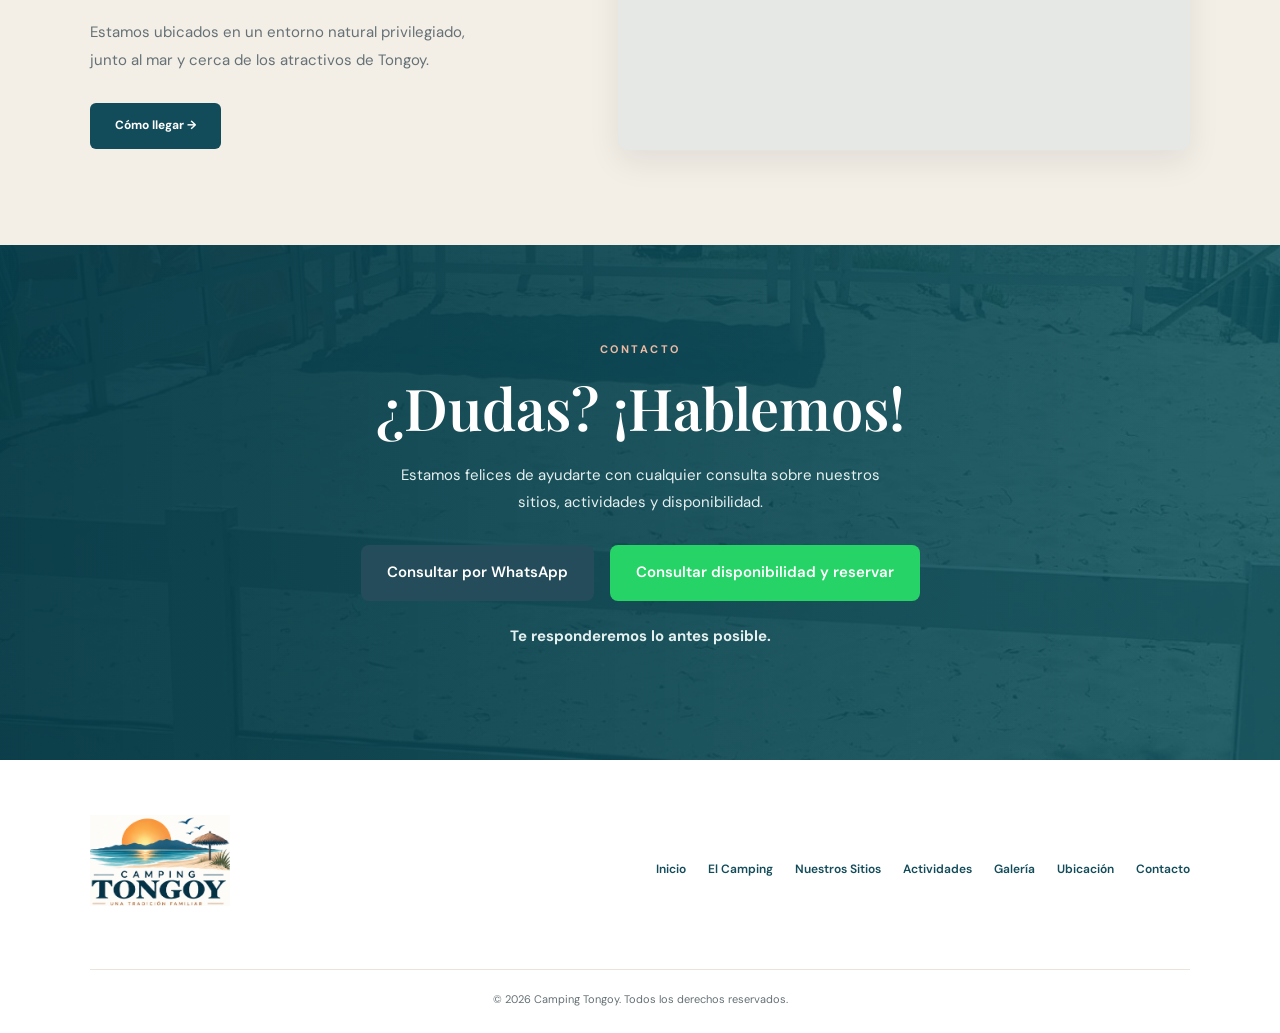
==== commit 1c6e5ede: "Update Camping Tongoy website design and photos enhancement 1" ====
--- a/index.html
+++ b/index.html
@@ -190,8 +190,8 @@
                 con tu propio baño.
               </p>
 
-              <a href="#contacto" class="site-button">
-                Consultar disponibilidad →
+              <a href="sitio-privado/sitio-privado.html" class="site-button">
+                Ver detalles y precios →
               </a>
             </div>
           </article>
@@ -218,8 +218,11 @@
                 compartidas.
               </p>
 
-              <a href="#contacto" class="site-button">
-                Consultar disponibilidad →
+              <a
+                href="sitio-compartido/sitio-compartido.html"
+                class="site-button"
+              >
+                Ver detalles y precios →
               </a>
             </div>
           </article>
@@ -405,8 +408,31 @@
             sitios, actividades y disponibilidad.
           </p>
 
-          <!-- Add WhatsApp button when number is confirmed -->
-          <p class="contact-note">Contáctanos para más información.</p>
+          <div class="whatsapp-actions">
+            <!-- General Questions -->
+            <a
+              id="whatsapp-question"
+              href="#"
+              target="_blank"
+              rel="noopener noreferrer"
+              class="whatsapp-btn whatsapp-primary"
+            >
+              Consultar por WhatsApp
+            </a>
+
+            <!-- Reservations -->
+            <a
+              id="whatsapp-reservation"
+              href="#"
+              target="_blank"
+              rel="noopener noreferrer"
+              class="whatsapp-btn whatsapp-secondary"
+            >
+              Consultar disponibilidad y reservar
+            </a>
+          </div>
+
+          <p class="contact-note">Te responderemos lo antes posible.</p>
         </div>
       </section>
     </main>
@@ -415,9 +441,12 @@
     <footer class="footer">
       <div class="footer-container">
         <div class="footer-brand">
-          <h3>CAMPING TONGOY</h3>
-          <p>Una Tradición Familiar</p>
-          <p>Playa Grande · Tongoy · Chile</p>
+          <!-- Camping Tongoy Logo -->
+          <img
+            src="images/logo-option-1-clean.png"
+            alt="Camping Tongoy - Una Tradición Familiar"
+            class="footer-logo"
+          />
         </div>
 
         <div class="footer-links">
@@ -437,5 +466,20 @@
     </footer>
 
     <script src="script.js"></script>
+    <script>
+      const whatsappNumber = "56975182518";
+
+      const questionMessage =
+        "¡Hola! Visité la página web de Camping Tongoy y tengo una consulta.";
+
+      const reservationMessage =
+        "¡Hola! Me gustaría consultar disponibilidad y realizar una reserva en Camping Tongoy.";
+
+      document.getElementById("whatsapp-question").href =
+        `https://wa.me/${whatsappNumber}?text=${encodeURIComponent(questionMessage)}`;
+
+      document.getElementById("whatsapp-reservation").href =
+        `https://wa.me/${whatsappNumber}?text=${encodeURIComponent(reservationMessage)}`;
+    </script>
   </body>
 </html>
--- a/style.css
+++ b/style.css
@@ -1184,3 +1184,83 @@
     max-height: 70px;
   }
 }
+
+/* WHATSAPP CONTACT BUTTONS */
+
+.whatsapp-actions {
+  display: flex;
+  justify-content: center;
+  align-items: center;
+  flex-wrap: wrap;
+  gap: 16px;
+  margin-top: 28px;
+  margin-bottom: 20px;
+}
+
+.whatsapp-btn {
+  display: inline-flex;
+  align-items: center;
+  justify-content: center;
+  padding: 15px 26px;
+  border-radius: 8px;
+  text-decoration: none;
+  font-family: "DM Sans", sans-serif;
+  font-size: 15px;
+  font-weight: 600;
+  transition: all 0.3s ease;
+}
+
+/* General Questions */
+.whatsapp-primary {
+  background: #244c5a;
+  color: white;
+}
+
+/* Reservations */
+.whatsapp-secondary {
+  background: #25d366;
+  color: white;
+}
+
+.whatsapp-btn:hover {
+  transform: translateY(-3px);
+  filter: brightness(0.92);
+}
+
+@media (max-width: 600px) {
+  .whatsapp-actions {
+    flex-direction: column;
+  }
+
+  .whatsapp-btn {
+    width: 100%;
+    max-width: 340px;
+  }
+}
+
+/* FOOTER LOGO */
+
+.footer-logo {
+  width: 140px;
+  height: auto;
+  display: block;
+  margin-bottom: 18px;
+  object-fit: contain;
+}
+
+.footer-brand {
+  display: flex;
+  flex-direction: column;
+  align-items: flex-start;
+}
+
+@media (max-width: 600px) {
+  .footer-brand {
+    align-items: center;
+    text-align: center;
+  }
+
+  .footer-logo {
+    width: 115px;
+  }
+}
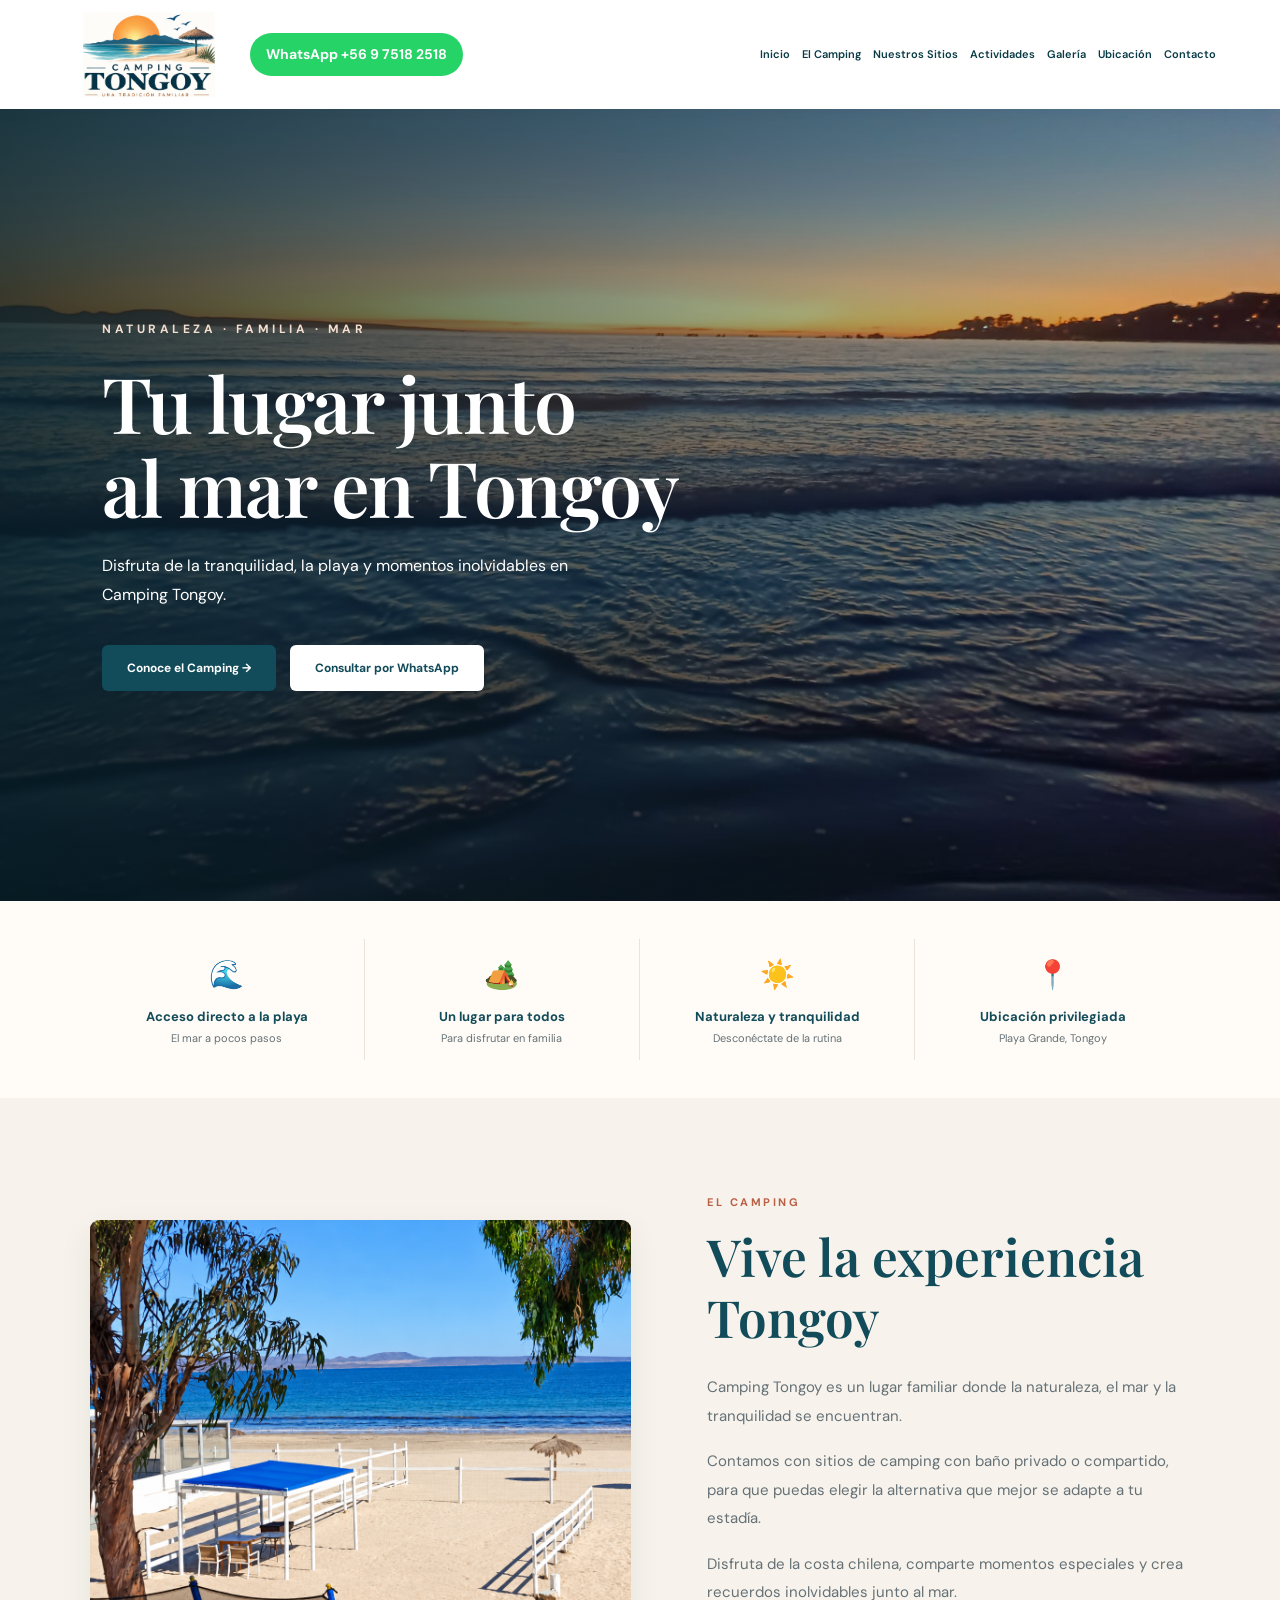
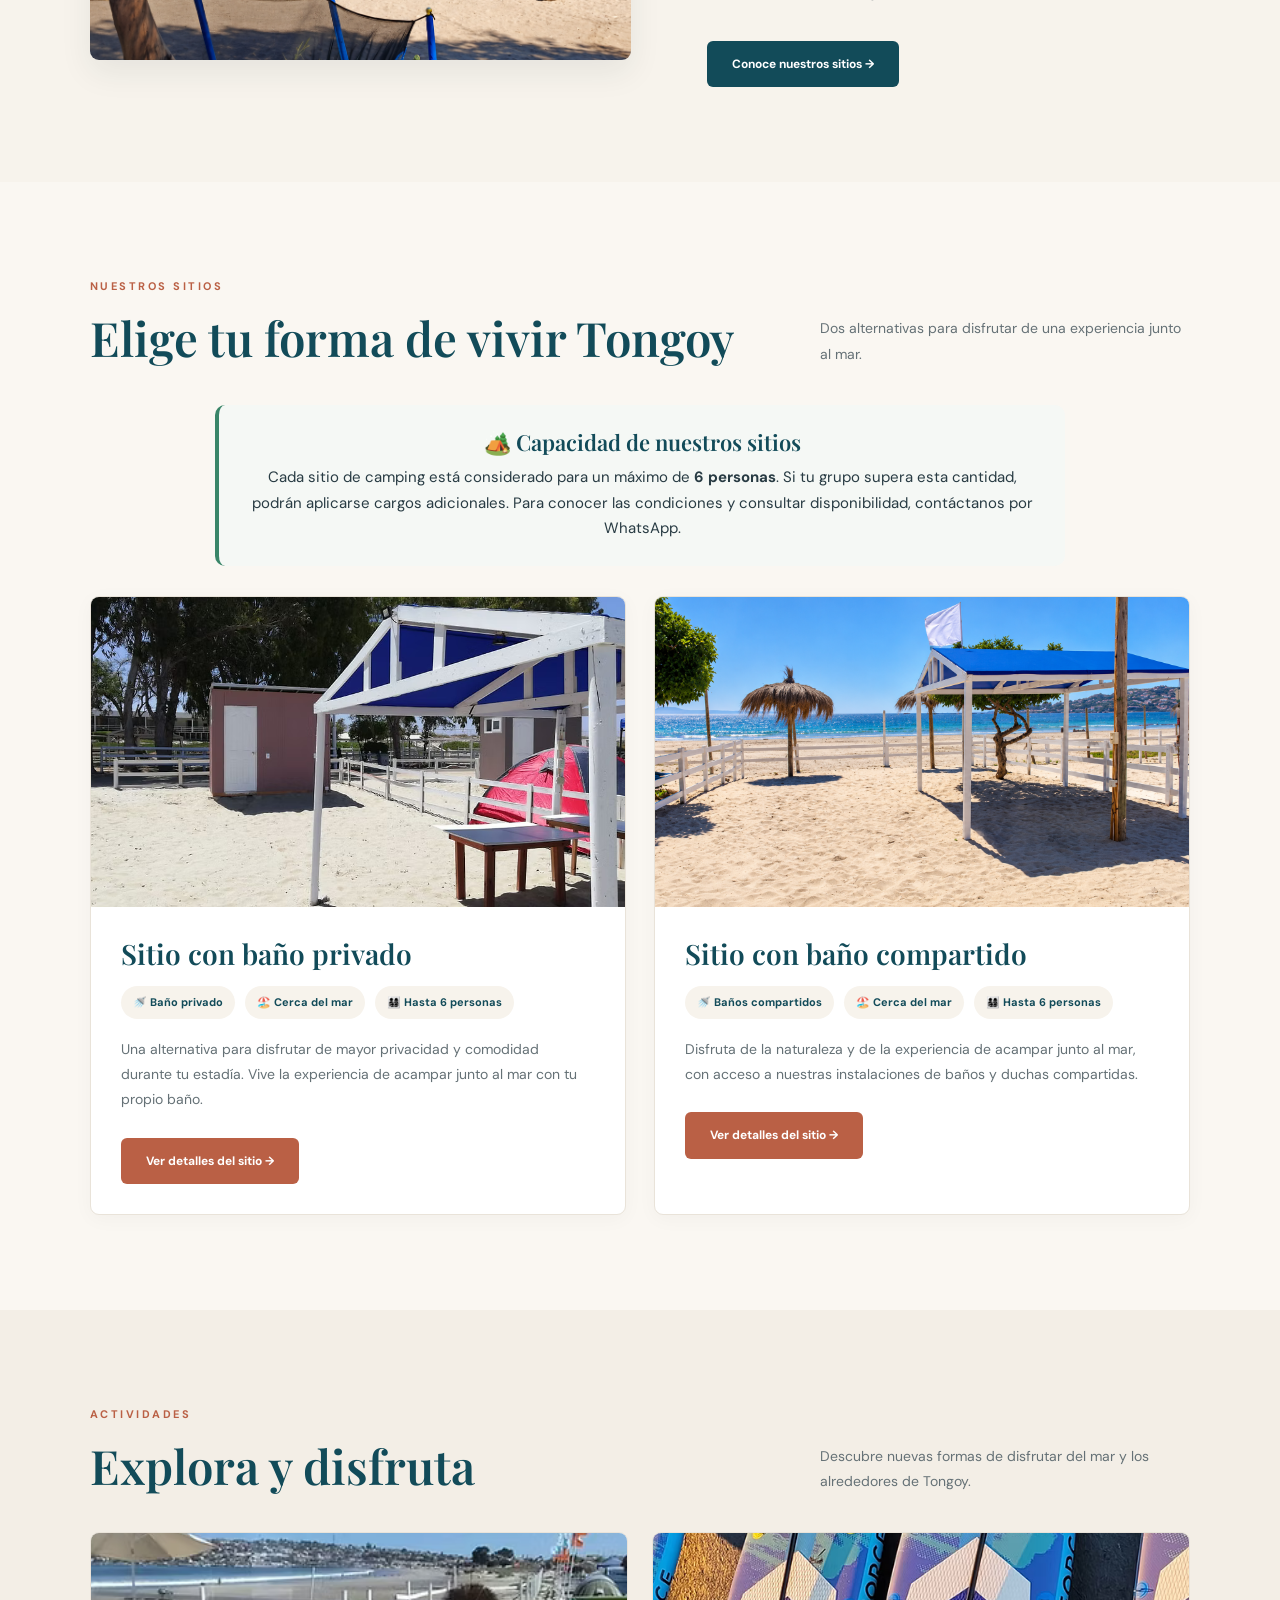
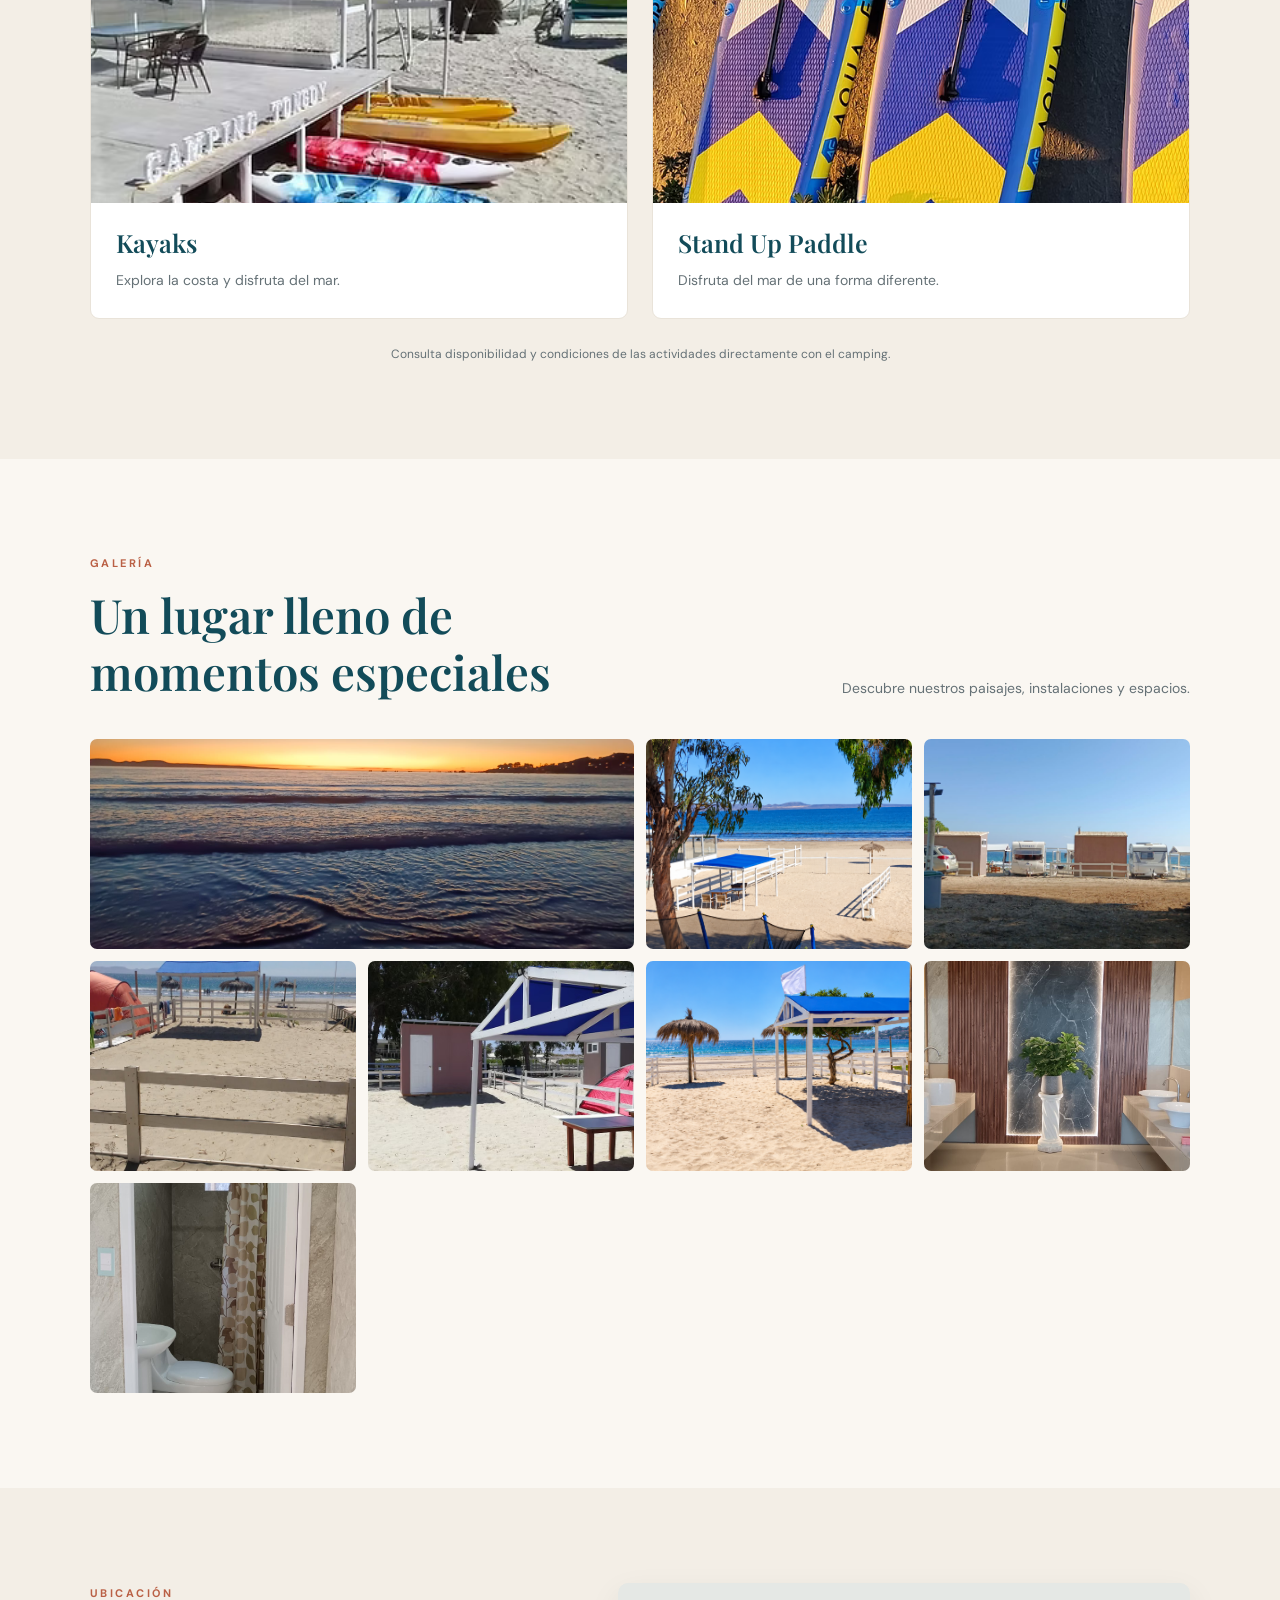
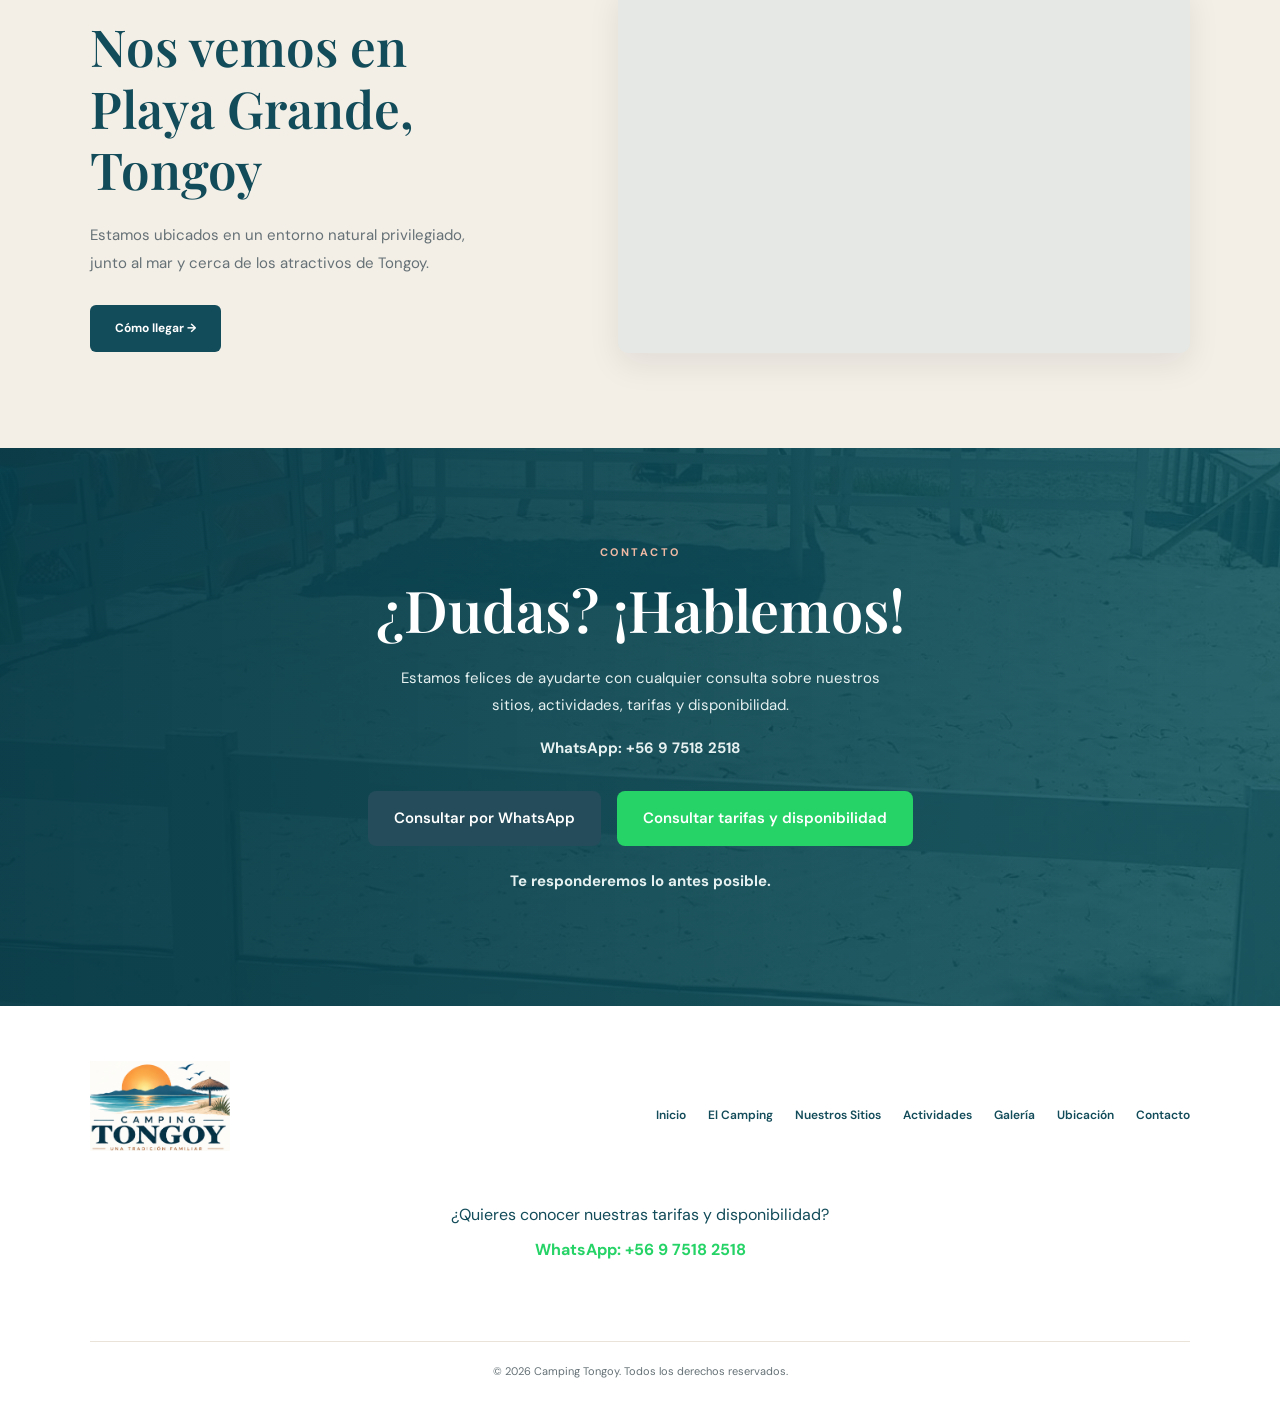
==== commit 85da8aa0: "Update Camping Tongoy website, mobile design and WhatsApp icon" ====
--- a/index.html
+++ b/index.html
@@ -8,10 +8,81 @@
 
     <meta
       name="description"
-      content="Descubre Camping Tongoy en Playa Grande, Chile. Sitios de camping, naturaleza, playa y actividades para disfrutar en familia."
+      content="Descubre Camping Tongoy en Playa Grande, Chile. Sitios de camping para hasta 6 personas, naturaleza, playa y actividades para disfrutar en familia."
     />
 
     <link rel="stylesheet" href="style.css" />
+
+    <style>
+      .header-whatsapp {
+        display: inline-flex;
+        align-items: center;
+        justify-content: center;
+        gap: 8px;
+        padding: 10px 16px;
+        background: #25d366;
+        color: #fff;
+        border-radius: 30px;
+        text-decoration: none;
+        font-size: 14px;
+        font-weight: 700;
+        white-space: nowrap;
+      }
+
+      .header-whatsapp:hover {
+        background: #128c7e;
+      }
+
+      .capacity-notice {
+        max-width: 850px;
+        margin: 30px auto;
+        padding: 24px;
+        background: #f5f8f5;
+        border-left: 4px solid #398568;
+        border-radius: 10px;
+        text-align: center;
+      }
+
+      .capacity-notice h3 {
+        margin: 0 0 10px;
+      }
+
+      .capacity-notice p {
+        margin: 0;
+        line-height: 1.7;
+      }
+
+      .capacity-feature {
+        font-weight: 700;
+      }
+
+      .footer-contact {
+        text-align: center;
+        padding: 24px 15px;
+      }
+
+      .footer-contact p {
+        margin: 8px 0;
+      }
+
+      .footer-contact a {
+        color: #25d366;
+        font-weight: 700;
+        text-decoration: none;
+      }
+
+      @media (max-width: 768px) {
+        .header-whatsapp {
+          font-size: 12px;
+          padding: 8px 11px;
+        }
+
+        .capacity-notice {
+          margin: 25px 16px;
+          padding: 20px;
+        }
+      }
+    </style>
   </head>
 
   <body>
@@ -24,6 +95,15 @@
             alt="Camping Tongoy - Una Tradición Familiar"
             class="navbar-logo"
           />
+        </a>
+
+        <a
+          class="header-whatsapp"
+          href="https://wa.me/56975182518"
+          target="_blank"
+          rel="noopener noreferrer"
+        >
+          WhatsApp +56 9 7518 2518
         </a>
 
         <button
@@ -81,7 +161,14 @@
           <div class="hero-buttons">
             <a href="#camping" class="btn-primary"> Conoce el Camping → </a>
 
-            <a href="#contacto" class="btn-secondary"> Contáctanos </a>
+            <a
+              href="https://wa.me/56975182518?text=Hola%2C%20quiero%20consultar%20por%20el%20camping."
+              target="_blank"
+              rel="noopener noreferrer"
+              class="btn-secondary"
+            >
+              Consultar por WhatsApp
+            </a>
           </div>
         </div>
       </section>
@@ -167,6 +254,16 @@
           </p>
         </div>
 
+        <div class="capacity-notice">
+          <h3>🏕️ Capacidad de nuestros sitios</h3>
+          <p>
+            Cada sitio de camping está considerado para un máximo de
+            <strong>6 personas</strong>. Si tu grupo supera esta cantidad,
+            podrán aplicarse cargos adicionales. Para conocer las condiciones y
+            consultar disponibilidad, contáctanos por WhatsApp.
+          </p>
+        </div>
+
         <div class="sites-grid">
           <!-- PRIVATE BATHROOM SITE -->
           <article class="site-card">
@@ -182,6 +279,7 @@
               <div class="site-features">
                 <span>🚿 Baño privado</span>
                 <span>🏖️ Cerca del mar</span>
+                <span class="capacity-feature">👨‍👩‍👧‍👦 Hasta 6 personas</span>
               </div>
 
               <p>
@@ -190,8 +288,8 @@
                 con tu propio baño.
               </p>
 
-              <a href="sitio-privado/sitio-privado.html" class="site-button">
-                Ver detalles y precios →
+              <a href="Sitios/sitio-privado.html" class="site-button">
+                Ver detalles del sitio →
               </a>
             </div>
           </article>
@@ -210,6 +308,7 @@
               <div class="site-features">
                 <span>🚿 Baños compartidos</span>
                 <span>🏖️ Cerca del mar</span>
+                <span class="capacity-feature">👨‍👩‍👧‍👦 Hasta 6 personas</span>
               </div>
 
               <p>
@@ -218,11 +317,8 @@
                 compartidas.
               </p>
 
-              <a
-                href="sitio-compartido/sitio-compartido.html"
-                class="site-button"
-              >
-                Ver detalles y precios →
+              <a href="Sitios/sitio-compartido.html" class="site-button">
+                Ver detalles del sitio →
               </a>
             </div>
           </article>
@@ -248,7 +344,7 @@
           <article class="activity-card">
             <img
               src="images/kayaks.png"
-              alt="Kayaks disponibles en Camping Tongoy"
+              alt="Kayaks en Camping Tongoy"
               loading="lazy"
             />
 
@@ -271,20 +367,6 @@
               <p>Disfruta del mar de una forma diferente.</p>
             </div>
           </article>
-
-          <!-- BICYCLES -->
-          <article class="activity-card">
-            <img
-              src="images/bicicletas.png"
-              alt="Bicicletas en Camping Tongoy"
-              loading="lazy"
-            />
-
-            <div class="activity-card-content">
-              <h3>Bicicletas</h3>
-              <p>Recorre los alrededores de Tongoy.</p>
-            </div>
-          </article>
         </div>
 
         <p class="activities-note">
@@ -358,6 +440,34 @@
           />
         </div>
       </section>
+
+      <!-- EXPANDED PHOTO GALLERY -->
+      <dialog
+        id="gallery-lightbox"
+        class="gallery-lightbox"
+        aria-label="Visor de fotografías"
+      >
+        <button
+          class="lightbox-close"
+          type="button"
+          aria-label="Cerrar galería"
+        >
+          ×
+        </button>
+
+        <button class="lightbox-prev" type="button" aria-label="Foto anterior">
+          ❮
+        </button>
+
+        <figure class="lightbox-figure">
+          <img id="lightbox-image" alt="" />
+          <figcaption id="lightbox-caption"></figcaption>
+        </figure>
+
+        <button class="lightbox-next" type="button" aria-label="Foto siguiente">
+          ❯
+        </button>
+      </dialog>
 
       <!-- LOCATION -->
       <section id="ubicacion" class="location-section">
@@ -405,14 +515,18 @@
 
           <p>
             Estamos felices de ayudarte con cualquier consulta sobre nuestros
-            sitios, actividades y disponibilidad.
+            sitios, actividades, tarifas y disponibilidad.
           </p>
 
+          <p>
+            <strong>WhatsApp: +56 9 7518 2518</strong>
+          </p>
+
           <div class="whatsapp-actions">
-            <!-- General Questions -->
+            <!-- GENERAL QUESTIONS -->
             <a
               id="whatsapp-question"
-              href="#"
+              href="https://wa.me/56975182518"
               target="_blank"
               rel="noopener noreferrer"
               class="whatsapp-btn whatsapp-primary"
@@ -420,15 +534,15 @@
               Consultar por WhatsApp
             </a>
 
-            <!-- Reservations -->
+            <!-- RESERVATIONS -->
             <a
               id="whatsapp-reservation"
-              href="#"
+              href="https://wa.me/56975182518"
               target="_blank"
               rel="noopener noreferrer"
               class="whatsapp-btn whatsapp-secondary"
             >
-              Consultar disponibilidad y reservar
+              Consultar tarifas y disponibilidad
             </a>
           </div>
 
@@ -441,7 +555,6 @@
     <footer class="footer">
       <div class="footer-container">
         <div class="footer-brand">
-          <!-- Camping Tongoy Logo -->
           <img
             src="images/logo-option-1-clean.png"
             alt="Camping Tongoy - Una Tradición Familiar"
@@ -460,12 +573,27 @@
         </div>
       </div>
 
+      <div class="footer-contact">
+        <p>¿Quieres conocer nuestras tarifas y disponibilidad?</p>
+        <p>
+          <a
+            href="https://wa.me/56975182518"
+            target="_blank"
+            rel="noopener noreferrer"
+          >
+            WhatsApp: +56 9 7518 2518
+          </a>
+        </p>
+      </div>
+
       <p class="copyright">
         © 2026 Camping Tongoy. Todos los derechos reservados.
       </p>
     </footer>
 
+    <!-- JAVASCRIPT -->
     <script src="script.js"></script>
+
     <script>
       const whatsappNumber = "56975182518";
 
@@ -473,13 +601,102 @@
         "¡Hola! Visité la página web de Camping Tongoy y tengo una consulta.";
 
       const reservationMessage =
-        "¡Hola! Me gustaría consultar disponibilidad y realizar una reserva en Camping Tongoy.";
+        "¡Hola! Me gustaría consultar tarifas y disponibilidad para una reserva en Camping Tongoy.";
 
       document.getElementById("whatsapp-question").href =
         `https://wa.me/${whatsappNumber}?text=${encodeURIComponent(questionMessage)}`;
 
       document.getElementById("whatsapp-reservation").href =
         `https://wa.me/${whatsappNumber}?text=${encodeURIComponent(reservationMessage)}`;
+
+      /* CAMPING TONGOY PHOTO GALLERY */
+
+      const galleryImages = [...document.querySelectorAll(".gallery-grid img")];
+
+      const lightbox = document.getElementById("gallery-lightbox");
+      const lightboxImage = document.getElementById("lightbox-image");
+      const lightboxCaption = document.getElementById("lightbox-caption");
+
+      let currentPhoto = 0;
+      let touchStartX = 0;
+
+      function showPhoto(index) {
+        currentPhoto = (index + galleryImages.length) % galleryImages.length;
+
+        const photo = galleryImages[currentPhoto];
+
+        lightboxImage.src = photo.src;
+        lightboxImage.alt = photo.alt;
+        lightboxCaption.textContent = photo.alt;
+      }
+
+      galleryImages.forEach((photo, index) => {
+        photo.tabIndex = 0;
+        photo.setAttribute("role", "button");
+        photo.setAttribute("aria-label", `Ampliar: ${photo.alt}`);
+
+        function openPhoto() {
+          showPhoto(index);
+          lightbox.showModal();
+        }
+
+        photo.addEventListener("click", openPhoto);
+
+        photo.addEventListener("keydown", (event) => {
+          if (event.key === "Enter" || event.key === " ") {
+            event.preventDefault();
+            openPhoto();
+          }
+        });
+      });
+
+      document
+        .querySelector(".lightbox-close")
+        .addEventListener("click", () => lightbox.close());
+
+      document
+        .querySelector(".lightbox-prev")
+        .addEventListener("click", () => showPhoto(currentPhoto - 1));
+
+      document
+        .querySelector(".lightbox-next")
+        .addEventListener("click", () => showPhoto(currentPhoto + 1));
+
+      lightbox.addEventListener("keydown", (event) => {
+        if (event.key === "ArrowRight") {
+          showPhoto(currentPhoto + 1);
+        }
+
+        if (event.key === "ArrowLeft") {
+          showPhoto(currentPhoto - 1);
+        }
+      });
+
+      lightbox.addEventListener("click", (event) => {
+        if (event.target === lightbox) {
+          lightbox.close();
+        }
+      });
+
+      lightbox.addEventListener(
+        "touchstart",
+        (event) => {
+          touchStartX = event.changedTouches[0].screenX;
+        },
+        { passive: true },
+      );
+
+      lightbox.addEventListener(
+        "touchend",
+        (event) => {
+          const difference = event.changedTouches[0].screenX - touchStartX;
+
+          if (Math.abs(difference) > 50) {
+            showPhoto(currentPhoto + (difference < 0 ? 1 : -1));
+          }
+        },
+        { passive: true },
+      );
     </script>
   </body>
 </html>
--- a/style.css
+++ b/style.css
@@ -1,8 +1,11 @@
+/* ==========================================
+   CAMPING TONGOY
+   MAIN STYLESHEET
+   ========================================== */
+
 @import url("https://fonts.googleapis.com/css2?family=DM+Sans:wght@400;500;600;700&family=Playfair+Display:wght@400;500;600;700&display=swap");
 
-/* ==========================================
-   CAMPING TONGOY - GLOBAL STYLES
-========================================== */
+/* 1. COLORS AND GENERAL STYLES */
 
 :root {
   --sand: #f7f3ec;
@@ -72,7 +75,6 @@
   display: block;
   margin-bottom: 14px;
   color: var(--terracotta);
-  font-family: "DM Sans", sans-serif;
   font-size: 11px;
   font-weight: 700;
   letter-spacing: 2.5px;
@@ -101,9 +103,7 @@
   line-height: 1.8;
 }
 
-/* ==========================================
-   NAVIGATION
-========================================== */
+/* 2. NAVIGATION */
 
 .site-header {
   position: relative;
@@ -117,37 +117,24 @@
   min-height: 86px;
   padding: 12px 5%;
   display: flex;
+  align-items: center;
   justify-content: space-between;
+  gap: 25px;
+}
+
+.navbar .logo {
+  display: flex;
   align-items: center;
-  gap: 30px;
-}
-
-.logo {
-  display: flex;
-  flex-direction: column;
+  justify-content: center;
   flex-shrink: 0;
-  color: var(--ocean);
-  line-height: 1.05;
-  letter-spacing: 2px;
-}
-
-.logo span {
-  font-size: 10px;
-  font-weight: 700;
-  letter-spacing: 3px;
-}
-
-.logo strong {
-  font-size: 25px;
-  font-weight: 700;
-  letter-spacing: 3px;
-}
-
-.logo small {
-  margin-top: 5px;
-  font-size: 8px;
-  font-weight: 600;
-  letter-spacing: 1.5px;
+}
+
+.navbar-logo,
+.navbar .logo .navbar-logo {
+  width: 170px;
+  height: auto;
+  max-height: 85px;
+  object-fit: contain;
 }
 
 .nav-links {
@@ -166,6 +153,10 @@
   font-weight: 600;
   white-space: nowrap;
   transition: color 0.25s;
+}
+
+.nav-links a:hover {
+  color: var(--terracotta);
 }
 
 .nav-links a::after {
@@ -179,10 +170,6 @@
   transition: width 0.25s;
 }
 
-.nav-links a:hover {
-  color: var(--terracotta);
-}
-
 .nav-links a:hover::after {
   width: 100%;
 }
@@ -196,20 +183,34 @@
   cursor: pointer;
 }
 
-/* ==========================================
-   HERO
-========================================== */
+.header-whatsapp {
+  display: inline-flex;
+  align-items: center;
+  justify-content: center;
+  padding: 10px 16px;
+  background: #25d366;
+  color: white;
+  border-radius: 30px;
+  font-size: 13px;
+  font-weight: 700;
+  white-space: nowrap;
+}
+
+.header-whatsapp:hover {
+  background: #128c7e;
+}
+
+/* 3. HERO SECTION */
 
 .hero {
   position: relative;
-  min-height: 680px;
   min-height: min(88svh, 850px);
+  padding: 110px 8%;
   display: flex;
   align-items: center;
   overflow: hidden;
-  padding: 110px 8%;
-  background: var(--ocean) url("images/atardecer.png") center / cover no-repeat;
-  color: var(--white);
+  background: var(--ocean) url("images/atardecer.jpg") center / cover no-repeat;
+  color: white;
 }
 
 .hero-video {
@@ -227,9 +228,9 @@
   z-index: 1;
   background: linear-gradient(
     90deg,
-    rgba(6, 32, 40, 0.78) 0%,
+    rgba(6, 32, 40, 0.78),
     rgba(6, 32, 40, 0.48) 48%,
-    rgba(6, 32, 40, 0.08) 100%
+    rgba(6, 32, 40, 0.08)
   );
 }
 
@@ -265,13 +266,10 @@
 .hero-buttons {
   display: flex;
   flex-wrap: wrap;
-  align-items: center;
   gap: 14px;
 }
 
-/* ==========================================
-   BUTTONS
-========================================== */
+/* 4. BUTTONS */
 
 .btn-primary,
 .btn-secondary,
@@ -283,30 +281,33 @@
   min-height: 46px;
   padding: 13px 25px;
   border-radius: 6px;
-  font-family: "DM Sans", sans-serif;
   font-size: 12px;
   font-weight: 700;
-  line-height: 1.4;
   text-align: center;
   transition:
-    background 0.25s ease,
-    color 0.25s ease,
-    transform 0.25s ease;
+    background 0.25s,
+    transform 0.25s;
 }
 
 .btn-primary {
   background: var(--ocean);
-  color: var(--white);
-}
-
-.btn-primary:hover {
+  color: white;
+}
+
+.btn-secondary {
+  background: white;
+  color: var(--ocean);
+}
+
+.site-button {
   background: var(--terracotta);
+  color: white;
+}
+
+.btn-primary:hover,
+.site-button:hover {
+  background: var(--ocean-dark);
   transform: translateY(-2px);
-}
-
-.btn-secondary {
-  background: var(--white);
-  color: var(--ocean);
 }
 
 .btn-secondary:hover {
@@ -314,18 +315,16 @@
   transform: translateY(-2px);
 }
 
-/* ==========================================
-   HIGHLIGHTS
-========================================== */
+/* 5. HIGHLIGHTS */
 
 .highlights-section {
+  padding: 38px 7%;
   background: var(--cream);
-  padding: 38px 7%;
 }
 
 .highlights-container {
   max-width: 1220px;
-  margin: 0 auto;
+  margin: auto;
   display: grid;
   grid-template-columns: repeat(4, 1fr);
 }
@@ -344,7 +343,6 @@
   display: block;
   margin-bottom: 10px;
   font-size: 28px;
-  line-height: 1.3;
 }
 
 .highlight-item h3 {
@@ -360,9 +358,7 @@
   font-size: 11px;
 }
 
-/* ==========================================
-   ABOUT
-========================================== */
+/* 6. ABOUT SECTION */
 
 .about-section {
   padding: 95px 7%;
@@ -371,7 +367,7 @@
 
 .about-container {
   max-width: 1220px;
-  margin: 0 auto;
+  margin: auto;
   display: grid;
   grid-template-columns: 1.12fr 1fr;
   align-items: center;
@@ -389,7 +385,6 @@
   width: 100%;
   height: 100%;
   object-fit: cover;
-  object-position: center;
 }
 
 .about-content {
@@ -413,20 +408,18 @@
   margin-top: 17px;
 }
 
-/* ==========================================
-   SERVICES
-========================================== */
+/* 7. SERVICES */
 
 .services-section {
   padding: 95px 7%;
-  background: var(--white);
+  background: white;
 }
 
 .services-grid {
   max-width: 1220px;
-  margin: 0 auto;
+  margin: auto;
   display: grid;
-  grid-template-columns: repeat(3, minmax(0, 1fr));
+  grid-template-columns: repeat(3, 1fr);
   gap: 23px;
 }
 
@@ -449,7 +442,6 @@
   width: 100%;
   height: 260px;
   object-fit: cover;
-  object-position: center;
 }
 
 .service-card-content {
@@ -465,81 +457,18 @@
 .service-card p {
   color: var(--muted);
   font-size: 14px;
-  line-height: 1.75;
-}
-
-/* ==========================================
-   ACTIVITIES
-========================================== */
-
-.activities-section {
-  padding: 95px 7%;
-  background: var(--sand);
-}
-
-.activities-grid {
-  max-width: 1220px;
-  margin: 0 auto;
-  display: grid;
-  grid-template-columns: repeat(3, minmax(0, 1fr));
-  gap: 24px;
-}
-
-.activity-card {
-  min-height: 230px;
-  padding: 35px 30px;
-  border: 1px solid var(--border);
-  border-radius: 9px;
-  background: var(--white);
-  text-align: center;
-  transition:
-    transform 0.25s,
-    box-shadow 0.25s;
-}
-
-.activity-card:hover {
-  transform: translateY(-5px);
-  box-shadow: var(--shadow);
-}
-
-.activity-icon {
-  margin-bottom: 17px;
-  font-size: 43px;
-  line-height: 1.3;
-}
-
-.activity-card h3 {
-  margin-bottom: 12px;
-  color: var(--ocean);
-  font-size: 24px;
-}
-
-.activity-card p {
-  color: var(--muted);
-  font-size: 14px;
-  line-height: 1.75;
-}
-
-.activities-note {
-  max-width: 1220px;
-  margin: 25px auto 0;
-  color: var(--muted);
-  font-size: 12px;
-  text-align: center;
-}
-
-/* ==========================================
-   CAMPING SITES
-========================================== */
+}
+
+/* 8. CAMPING SITES */
 
 .sites-section {
   padding: 95px 7%;
-  background: var(--cream);
+  background: #faf7f2;
 }
 
 .sites-grid {
   max-width: 1220px;
-  margin: 0 auto;
+  margin: auto;
   display: grid;
   grid-template-columns: repeat(2, minmax(0, 1fr));
   gap: 28px;
@@ -549,7 +478,7 @@
   overflow: hidden;
   border: 1px solid var(--border);
   border-radius: 9px;
-  background: var(--white);
+  background: white;
   box-shadow: 0 4px 20px rgba(0, 0, 0, 0.035);
   transition:
     transform 0.25s,
@@ -565,7 +494,6 @@
   width: 100%;
   height: 310px;
   object-fit: cover;
-  object-position: center;
 }
 
 .site-card-content {
@@ -603,28 +531,119 @@
   line-height: 1.8;
 }
 
-.site-button {
-  background: var(--terracotta);
-  color: var(--white);
-}
-
-.site-button:hover {
-  background: var(--ocean);
-  transform: translateY(-2px);
-}
-
-/* ==========================================
-   GALLERY
-========================================== */
+/* 9. CAPACITY NOTICE */
+
+.capacity-notice,
+.sites-capacity-note {
+  width: 100%;
+  max-width: 850px;
+  margin: 30px auto 38px;
+  padding: 22px 30px;
+  background: #f5f8f5;
+  border-left: 4px solid #398568;
+  border-radius: 12px;
+  color: var(--text);
+  text-align: left;
+  font-size: 15px;
+  line-height: 1.65;
+}
+
+.capacity-notice h3 {
+  margin-bottom: 10px;
+  color: var(--ocean);
+  font-size: 22px;
+}
+
+.capacity-notice p {
+  margin: 0;
+  font-size: 15px;
+  line-height: 1.65;
+}
+
+.capacity-notice strong,
+.sites-capacity-note strong {
+  font-weight: 700;
+}
+
+.capacity-notice a,
+.sites-capacity-note a {
+  color: #287c61;
+  font-weight: 700;
+  text-decoration: underline;
+}
+
+/* 10. ACTIVITIES */
+
+.activities-section {
+  padding: 95px 7%;
+  background: #f3eee6;
+}
+
+.activities-grid {
+  max-width: 1220px;
+  margin: auto;
+  display: grid;
+  grid-template-columns: repeat(2, minmax(0, 1fr));
+  gap: 24px;
+}
+
+.activity-card {
+  overflow: hidden;
+  border: 1px solid var(--border);
+  border-radius: 9px;
+  background: white;
+  transition:
+    transform 0.25s,
+    box-shadow 0.25s;
+}
+
+.activity-card:hover {
+  transform: translateY(-5px);
+  box-shadow: var(--shadow);
+}
+
+.activity-card > img {
+  width: 100%;
+  height: 270px;
+  object-fit: cover;
+}
+
+.activity-card-content {
+  padding: 25px;
+}
+
+.activity-card h3,
+.activity-card-content h3 {
+  margin-bottom: 10px;
+  color: var(--ocean);
+  font-size: 25px;
+}
+
+.activity-card p,
+.activity-card-content p {
+  color: var(--muted);
+  font-size: 14px;
+  line-height: 1.75;
+}
+
+.activities-note {
+  max-width: 1220px;
+  margin: 25px auto 0;
+  color: var(--muted);
+  font-size: 12px;
+  text-align: center;
+}
+
+/* 11. GALLERY */
 
 .gallery-section {
   padding: 95px 7%;
-  background: var(--sand);
+  background: #faf7f2;
 }
 
 .gallery-grid {
   max-width: 1220px;
-  margin: 0 auto;
+  margin: auto;
   display: grid;
   grid-template-columns: repeat(4, minmax(0, 1fr));
   gap: 12px;
@@ -635,9 +654,10 @@
   height: 210px;
   object-fit: cover;
   border-radius: 7px;
+  cursor: zoom-in;
   transition:
-    transform 0.3s ease,
-    filter 0.3s ease;
+    transform 0.3s,
+    filter 0.3s;
 }
 
 .gallery-grid img:hover {
@@ -649,22 +669,83 @@
   grid-column: span 2;
 }
 
-/* ==========================================
-   LOCATION
-========================================== */
+/* 12. FULLSCREEN GALLERY */
+
+.gallery-lightbox {
+  position: fixed;
+  inset: 0;
+  width: 100%;
+  height: 100%;
+  max-width: none;
+  max-height: none;
+  margin: 0;
+  padding: 60px 55px;
+  border: 0;
+  background: rgba(5, 20, 25, 0.96);
+  color: white;
+}
+
+.gallery-lightbox[open] {
+  display: flex;
+  align-items: center;
+  justify-content: center;
+  gap: 15px;
+}
+
+.gallery-lightbox::backdrop {
+  background: rgba(0, 0, 0, 0.85);
+}
+
+.lightbox-figure {
+  min-width: 0;
+  max-width: 1100px;
+  text-align: center;
+}
+
+.lightbox-figure img {
+  max-width: 100%;
+  max-height: 75dvh;
+  margin: auto;
+  object-fit: contain;
+}
+
+#lightbox-caption {
+  margin-top: 15px;
+  font-size: 14px;
+}
+
+.lightbox-close,
+.lightbox-prev,
+.lightbox-next {
+  border: 0;
+  background: transparent;
+  color: white;
+  cursor: pointer;
+  font-size: 32px;
+}
+
+.lightbox-close {
+  position: absolute;
+  top: 15px;
+  right: 25px;
+  z-index: 2;
+  font-size: 42px;
+}
+
+/* 13. LOCATION */
 
 .location-section {
   padding: 95px 7%;
-  background: var(--cream);
+  background: #f3eee6;
 }
 
 .location-container {
   max-width: 1220px;
-  margin: 0 auto;
+  margin: auto;
   display: grid;
   grid-template-columns: 0.9fr 1.1fr;
+  align-items: center;
   gap: 60px;
-  align-items: center;
 }
 
 .location-content h2 {
@@ -690,28 +771,25 @@
 }
 
 .location-map iframe {
-  display: block;
   width: 100%;
   height: 100%;
   border: 0;
 }
 
-/* ==========================================
-   CONTACT
-========================================== */
+/* 14. CONTACT AND WHATSAPP */
 
 .contact-section {
   padding: 95px 7%;
   background:
     linear-gradient(90deg, rgba(7, 61, 73, 0.96), rgba(13, 84, 97, 0.86)),
     url("images/camping-playa.png") center / cover no-repeat;
-  color: var(--white);
+  color: white;
   text-align: center;
 }
 
 .contact-content {
   max-width: 690px;
-  margin: 0 auto;
+  margin: auto;
 }
 
 .contact-content .section-label {
@@ -720,7 +798,7 @@
 
 .contact-content h2 {
   margin-bottom: 20px;
-  color: var(--white);
+  color: white;
   font-size: clamp(38px, 4.5vw, 58px);
 }
 
@@ -737,23 +815,71 @@
   font-weight: 700;
 }
 
-/* ==========================================
-   FOOTER
-========================================== */
+.whatsapp-actions {
+  display: flex;
+  justify-content: center;
+  align-items: center;
+  flex-wrap: wrap;
+  gap: 16px;
+  margin: 28px 0 20px;
+}
+
+.whatsapp-btn {
+  display: inline-flex;
+  align-items: center;
+  justify-content: center;
+  padding: 15px 26px;
+  border-radius: 8px;
+  font-size: 15px;
+  font-weight: 600;
+  transition:
+    transform 0.3s,
+    filter 0.3s;
+}
+
+.whatsapp-primary {
+  background: #244c5a;
+  color: white;
+}
+
+.whatsapp-secondary {
+  background: #25d366;
+  color: white;
+}
+
+.whatsapp-btn:hover {
+  transform: translateY(-3px);
+  filter: brightness(0.92);
+}
+
+/* 15. FOOTER */
 
 .footer {
   padding: 55px 7% 25px;
-  background: var(--white);
+  background: white;
   color: var(--ocean);
 }
 
 .footer-container {
   max-width: 1220px;
-  margin: 0 auto;
+  margin: auto;
   display: flex;
   justify-content: space-between;
   align-items: center;
   gap: 35px;
+}
+
+.footer-brand {
+  display: flex;
+  flex-direction: column;
+  align-items: flex-start;
+}
+
+.footer-logo {
+  width: 140px;
+  height: auto;
+  margin-bottom: 18px;
+  object-fit: contain;
 }
 
 .footer-brand h3 {
@@ -761,13 +887,11 @@
   font-family: "DM Sans", sans-serif;
   font-size: 19px;
   font-weight: 700;
-  letter-spacing: 2px;
 }
 
 .footer-brand p {
   color: var(--muted);
   font-size: 11px;
-  letter-spacing: 1px;
 }
 
 .footer-links {
@@ -780,11 +904,24 @@
 .footer-links a {
   font-size: 12px;
   font-weight: 600;
-  transition: color 0.25s;
 }
 
 .footer-links a:hover {
   color: var(--terracotta);
+}
+
+.footer-contact {
+  text-align: center;
+  padding: 24px 15px;
+}
+
+.footer-contact p {
+  margin: 8px 0;
+}
+
+.footer-contact a {
+  color: #128c7e;
+  font-weight: 700;
 }
 
 .copyright {
@@ -798,53 +935,19 @@
 }
 
 /* ==========================================
-   TABLET
-========================================== */
-
-@media (max-width: 1050px) {
-  .navbar {
-    padding: 15px 5%;
-  }
-
-  .nav-links {
-    gap: 8px 15px;
-  }
-
-  .nav-links a {
-    font-size: 11px;
-  }
-
-  .about-container {
-    gap: 40px;
-  }
-
-  .about-image {
-    height: 390px;
-  }
-
-  .services-grid {
-    gap: 15px;
-  }
-
-  .service-card > img {
-    height: 220px;
-  }
-
-  .location-container {
-    gap: 35px;
-  }
-}
-
-/* ==========================================
-   MOBILE NAVIGATION
-========================================== */
+   16. TABLET
+   ========================================== */
 
 @media (max-width: 900px) {
   .navbar {
     position: relative;
     min-height: 80px;
-    flex-direction: row;
     padding: 15px 6%;
+  }
+
+  .navbar-logo,
+  .navbar .logo .navbar-logo {
+    width: 150px;
   }
 
   .menu-toggle {
@@ -861,7 +964,7 @@
     flex-direction: column;
     align-items: stretch;
     gap: 0;
-    background: var(--white);
+    background: white;
     box-shadow: 0 12px 20px rgba(0, 0, 0, 0.09);
   }
 
@@ -888,8 +991,10 @@
     border-right: 0;
   }
 
-  .about-container {
+  .about-container,
+  .location-container {
     grid-template-columns: 1fr;
+    gap: 35px;
   }
 
   .about-image {
@@ -901,8 +1006,8 @@
   }
 
   .section-heading {
-    align-items: start;
     flex-direction: column;
+    align-items: flex-start;
     gap: 15px;
   }
 
@@ -911,24 +1016,11 @@
   }
 
   .services-grid {
-    grid-template-columns: repeat(2, minmax(0, 1fr));
-  }
-
-  .activities-grid {
-    grid-template-columns: repeat(3, minmax(0, 1fr));
-    gap: 12px;
-  }
-
-  .activity-card {
-    padding: 25px 15px;
+    grid-template-columns: repeat(2, 1fr);
   }
 
   .gallery-grid {
-    grid-template-columns: repeat(3, minmax(0, 1fr));
-  }
-
-  .location-container {
-    grid-template-columns: 1fr;
+    grid-template-columns: repeat(3, 1fr);
   }
 
   .footer-container {
@@ -936,63 +1028,117 @@
     text-align: center;
   }
 
+  .footer-brand {
+    align-items: center;
+  }
+
   .footer-links {
     justify-content: center;
   }
 }
 
 /* ==========================================
-   SMALL SCREENS
-========================================== */
+   17. MOBILE
+   ========================================== */
 
 @media (max-width: 600px) {
+  html,
+  body {
+    width: 100%;
+    max-width: 100%;
+    overflow-x: clip;
+  }
+
+  /* Navigation */
+
+  .navbar {
+    min-height: 70px;
+    padding: 10px 5%;
+    gap: 10px;
+  }
+
+  .navbar-logo,
+  .navbar .logo .navbar-logo {
+    width: min(120px, 30vw);
+    max-height: 60px;
+  }
+
+  .header-whatsapp {
+    padding: 8px 10px;
+    font-size: 11px;
+    white-space: normal;
+    text-align: center;
+  }
+
+  .menu-toggle {
+    flex-shrink: 0;
+  }
+
+  /* Hero */
+
   .hero {
-    min-height: 690px;
-    min-height: 85svh;
-    padding: 90px 7%;
+    min-height: 0;
+    height: auto;
+    padding: 75px 6% 65px;
+    align-items: center;
+  }
+
+  .hero-video {
+    object-fit: cover;
+    object-position: center;
   }
 
   .hero-overlay {
     background: linear-gradient(
-      90deg,
-      rgba(6, 32, 40, 0.79),
-      rgba(6, 32, 40, 0.32)
+      to bottom,
+      rgba(6, 32, 40, 0.35),
+      rgba(6, 32, 40, 0.75)
     );
   }
 
+  .hero-content {
+    width: 100%;
+    max-width: 100%;
+    text-align: center;
+  }
+
   .hero h1 {
-    font-size: clamp(42px, 11vw, 59px);
+    margin-bottom: 20px;
+    font-size: clamp(30px, 8vw, 42px);
+    line-height: 1.15;
+    letter-spacing: -0.5px;
+    overflow-wrap: break-word;
   }
 
   .hero-subtitle {
+    margin-bottom: 18px;
     font-size: 10px;
-    letter-spacing: 2.5px;
+    letter-spacing: 1.5px;
   }
 
   .hero-content > p:not(.hero-subtitle) {
-    font-size: 15px;
+    max-width: 100%;
+    margin-bottom: 28px;
+    font-size: 14px;
+    line-height: 1.65;
   }
 
   .hero-buttons {
-    align-items: stretch;
-  }
-
-  .btn-primary,
-  .btn-secondary {
-    padding: 13px 20px;
-  }
-
-  .highlights-section {
-    padding: 30px 5%;
-  }
-
-  .highlight-item {
-    padding: 15px 10px;
-  }
-
-  .highlight-item h3 {
-    font-size: 12px;
-  }
+    width: 100%;
+    max-width: 320px;
+    margin: auto;
+    flex-direction: column;
+    gap: 12px;
+  }
+
+  .hero-buttons a {
+    width: 100%;
+    min-height: 50px;
+    font-size: 14px;
+    white-space: normal;
+  }
+
+  /* Sections */
 
   .about-section,
   .services-section,
@@ -1004,42 +1150,87 @@
     padding: 65px 6%;
   }
 
+  .highlights-section {
+    padding: 30px 5%;
+  }
+
+  .highlight-item {
+    padding: 15px 10px;
+  }
+
+  .highlight-item h3 {
+    font-size: 12px;
+  }
+
   .about-image {
     height: 280px;
   }
 
   .about-content h2,
   .section-heading h2,
-  .location-content h2 {
-    font-size: 36px;
-  }
+  .location-content h2,
+  .contact-content h2 {
+    font-size: clamp(28px, 8vw, 36px);
+    overflow-wrap: break-word;
+  }
+
+  /* Site and activity cards */
 
   .services-grid,
   .activities-grid,
   .sites-grid {
-    grid-template-columns: 1fr;
-  }
-
-  .service-card > img {
-    height: 240px;
-  }
-
-  .activity-card {
-    min-height: 0;
-    padding: 30px 20px;
-  }
-
+    grid-template-columns: minmax(0, 1fr);
+  }
+
+  .service-card,
+  .activity-card,
+  .site-card {
+    width: 100%;
+    min-width: 0;
+  }
+
+  .service-card > img,
+  .activity-card > img,
   .site-card > img {
-    height: 240px;
-  }
-
-  .site-card-content {
+    width: 100%;
+    height: 220px;
+    object-fit: cover;
+  }
+
+  .site-card-content,
+  .activity-card-content {
     padding: 24px;
   }
 
   .site-card h3 {
     font-size: 25px;
   }
+
+  /* Compact capacity notice */
+
+  .capacity-notice,
+  .sites-capacity-note {
+    max-width: 100%;
+    margin: 20px auto 28px;
+    padding: 16px 18px;
+    border-radius: 10px;
+    text-align: left;
+    font-size: 14px;
+    line-height: 1.5;
+  }
+
+  .capacity-notice h3 {
+    margin-bottom: 8px;
+    font-size: 18px;
+    line-height: 1.3;
+  }
+
+  .capacity-notice p {
+    font-size: 14px;
+    line-height: 1.5;
+  }
+
+  /* Gallery */
 
   .gallery-grid {
     grid-template-columns: repeat(2, minmax(0, 1fr));
@@ -1047,7 +1238,8 @@
   }
 
   .gallery-grid img {
-    height: 155px;
+    width: 100%;
+    height: 145px;
   }
 
   .gallery-grid img:first-child {
@@ -1055,22 +1247,100 @@
     height: 220px;
   }
 
+  .gallery-lightbox {
+    padding: 65px 12px;
+    gap: 5px;
+  }
+
+  .lightbox-prev,
+  .lightbox-next {
+    font-size: 24px;
+    padding: 10px 4px;
+  }
+
+  .lightbox-figure img {
+    max-height: 70dvh;
+  }
+
+  /* Location */
+
+  .location-container {
+    grid-template-columns: minmax(0, 1fr);
+  }
+
   .location-map {
-    height: 300px;
-  }
+    width: 100%;
+    height: 280px;
+  }
+
+  /* WhatsApp */
+
+  .whatsapp-actions {
+    width: 100%;
+    flex-direction: column;
+  }
+
+  .whatsapp-btn {
+    width: 100%;
+    max-width: 100%;
+    text-align: center;
+    white-space: normal;
+  }
+
+  /* Footer */
 
   .footer {
     padding: 45px 6% 25px;
   }
 
+  .footer-container {
+    align-items: center;
+    text-align: center;
+  }
+
+  .footer-brand {
+    align-items: center;
+    text-align: center;
+  }
+
+  .footer-logo {
+    width: 115px;
+  }
+
   .footer-links {
+    justify-content: center;
     gap: 12px 18px;
   }
 }
 
-/* ==========================================
-   ACCESSIBILITY
-========================================== */
+/* 18. SMALL PHONES */
+
+@media (max-width: 375px) {
+  .hero {
+    padding: 60px 5% 50px;
+  }
+
+  .hero h1 {
+    font-size: 29px;
+  }
+
+  .navbar-logo,
+  .navbar .logo .navbar-logo {
+    width: 105px;
+  }
+
+  .site-card-content,
+  .activity-card-content {
+    padding: 18px;
+  }
+
+  .header-whatsapp {
+    font-size: 10px;
+    padding: 7px 8px;
+  }
+}
+
+/* 19. ACCESSIBILITY */
 
 @media (prefers-reduced-motion: reduce) {
   html {
@@ -1088,179 +1358,47 @@
     animation-duration: 0.01ms !important;
   }
 }
-
-/* ACTIVITY PHOTO CARDS */
-
-.activity-card {
-  padding: 0;
-  min-height: 0;
-  overflow: hidden;
-  text-align: left;
-  background: var(--white);
-  border-radius: 9px;
-}
-
-.activity-card > img {
-  display: block;
-  width: 100%;
-  height: 270px;
-  object-fit: cover;
-  object-position: center;
-}
-
-.activity-card-content {
-  padding: 25px;
-}
-
-.activity-card-content h3 {
-  margin-bottom: 10px;
-  color: var(--ocean);
-  font-size: 25px;
-}
-
-.activity-card-content p {
-  color: var(--muted);
-  font-size: 14px;
-  line-height: 1.75;
-}
-
-@media (max-width: 600px) {
-  .activity-card > img {
-    height: 260px;
-  }
-}
-
-/* SECTION BACKGROUND COLORS */
-
-.sites-section {
-  background-color: #faf7f2;
-}
-
-.activities-section {
-  background-color: #f3eee6;
-}
-
-.gallery-section {
-  background-color: #faf7f2;
-}
-
-.location-section {
-  background-color: #f3eee6;
-}
-
-/* ========================================
-   CAMPING TONGOY - NAVIGATION LOGO
-   ======================================== */
-
-.navbar .logo {
-  display: flex;
+/* KEEP WHATSAPP VISIBLE ON DESKTOP AND MOBILE */
+
+.header-whatsapp {
+  display: inline-flex !important;
   align-items: center;
   justify-content: center;
   flex-shrink: 0;
-  text-decoration: none;
-  line-height: normal;
-}
-
-.navbar .logo .navbar-logo {
-  display: block;
-  width: 170px;
-  height: auto;
-  max-height: 85px;
-  object-fit: contain;
-}
-
-/* Tablet */
+  background: #25d366;
+  color: #ffffff;
+  padding: 10px 16px;
+  border-radius: 30px;
+  font-size: 13px;
+  font-weight: 700;
+  white-space: nowrap;
+}
+
+/* DESKTOP */
+@media (min-width: 901px) {
+  .navbar {
+    display: flex;
+    align-items: center;
+    justify-content: space-between;
+    gap: 16px;
+  }
+
+  .nav-links {
+    flex: 1;
+    justify-content: flex-end;
+    gap: 12px;
+  }
+
+  .nav-links a {
+    font-size: 11px;
+  }
+}
+
+/* MOBILE */
 @media (max-width: 900px) {
-  .navbar .logo .navbar-logo {
-    width: 150px;
-    max-height: 75px;
-  }
-}
-
-/* Mobile */
-@media (max-width: 600px) {
-  .navbar .logo .navbar-logo {
-    width: 135px;
-    max-height: 70px;
-  }
-}
-
-/* WHATSAPP CONTACT BUTTONS */
-
-.whatsapp-actions {
-  display: flex;
-  justify-content: center;
-  align-items: center;
-  flex-wrap: wrap;
-  gap: 16px;
-  margin-top: 28px;
-  margin-bottom: 20px;
-}
-
-.whatsapp-btn {
-  display: inline-flex;
-  align-items: center;
-  justify-content: center;
-  padding: 15px 26px;
-  border-radius: 8px;
-  text-decoration: none;
-  font-family: "DM Sans", sans-serif;
-  font-size: 15px;
-  font-weight: 600;
-  transition: all 0.3s ease;
-}
-
-/* General Questions */
-.whatsapp-primary {
-  background: #244c5a;
-  color: white;
-}
-
-/* Reservations */
-.whatsapp-secondary {
-  background: #25d366;
-  color: white;
-}
-
-.whatsapp-btn:hover {
-  transform: translateY(-3px);
-  filter: brightness(0.92);
-}
-
-@media (max-width: 600px) {
-  .whatsapp-actions {
-    flex-direction: column;
-  }
-
-  .whatsapp-btn {
-    width: 100%;
-    max-width: 340px;
-  }
-}
-
-/* FOOTER LOGO */
-
-.footer-logo {
-  width: 140px;
-  height: auto;
-  display: block;
-  margin-bottom: 18px;
-  object-fit: contain;
-}
-
-.footer-brand {
-  display: flex;
-  flex-direction: column;
-  align-items: flex-start;
-}
-
-@media (max-width: 600px) {
-  .footer-brand {
-    align-items: center;
-    text-align: center;
-  }
-
-  .footer-logo {
-    width: 115px;
-  }
-}
+  .header-whatsapp {
+    display: inline-flex !important;
+    font-size: 11px;
+    padding: 8px 12px;
+  }
+}
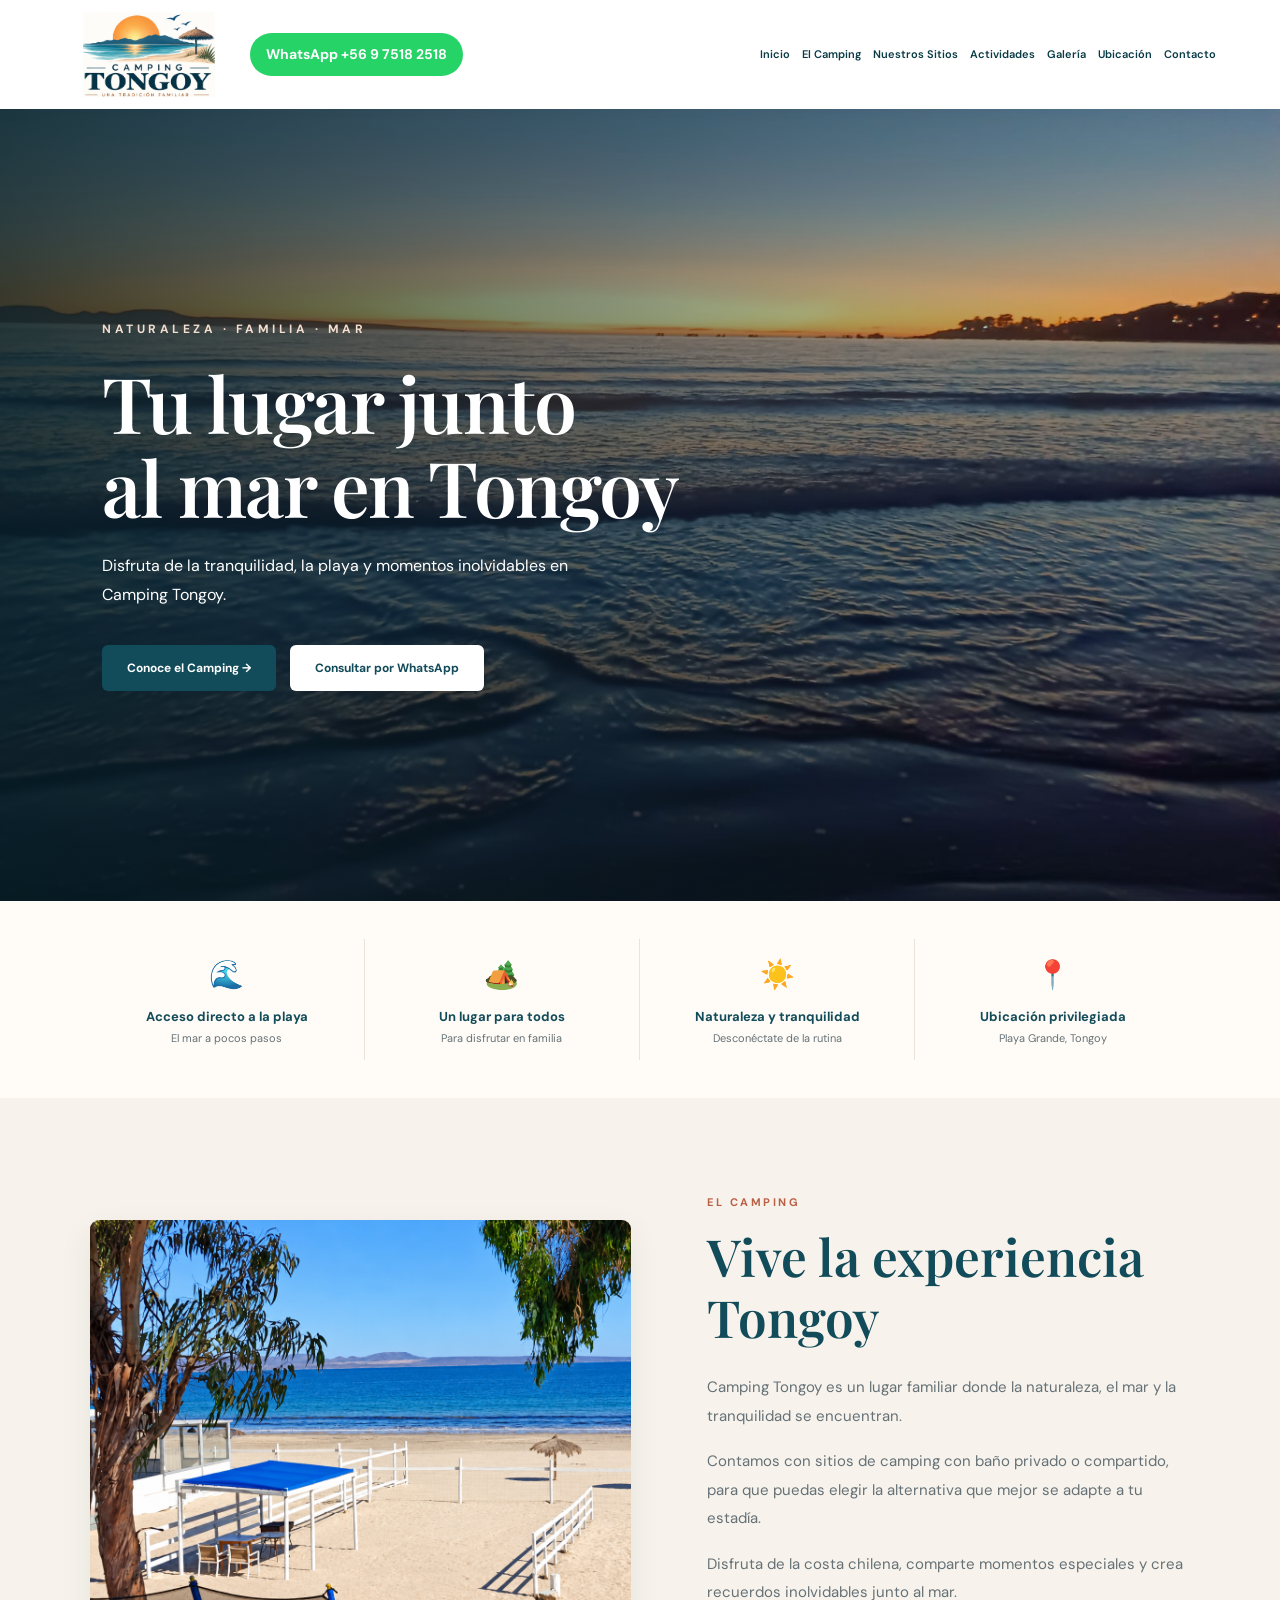
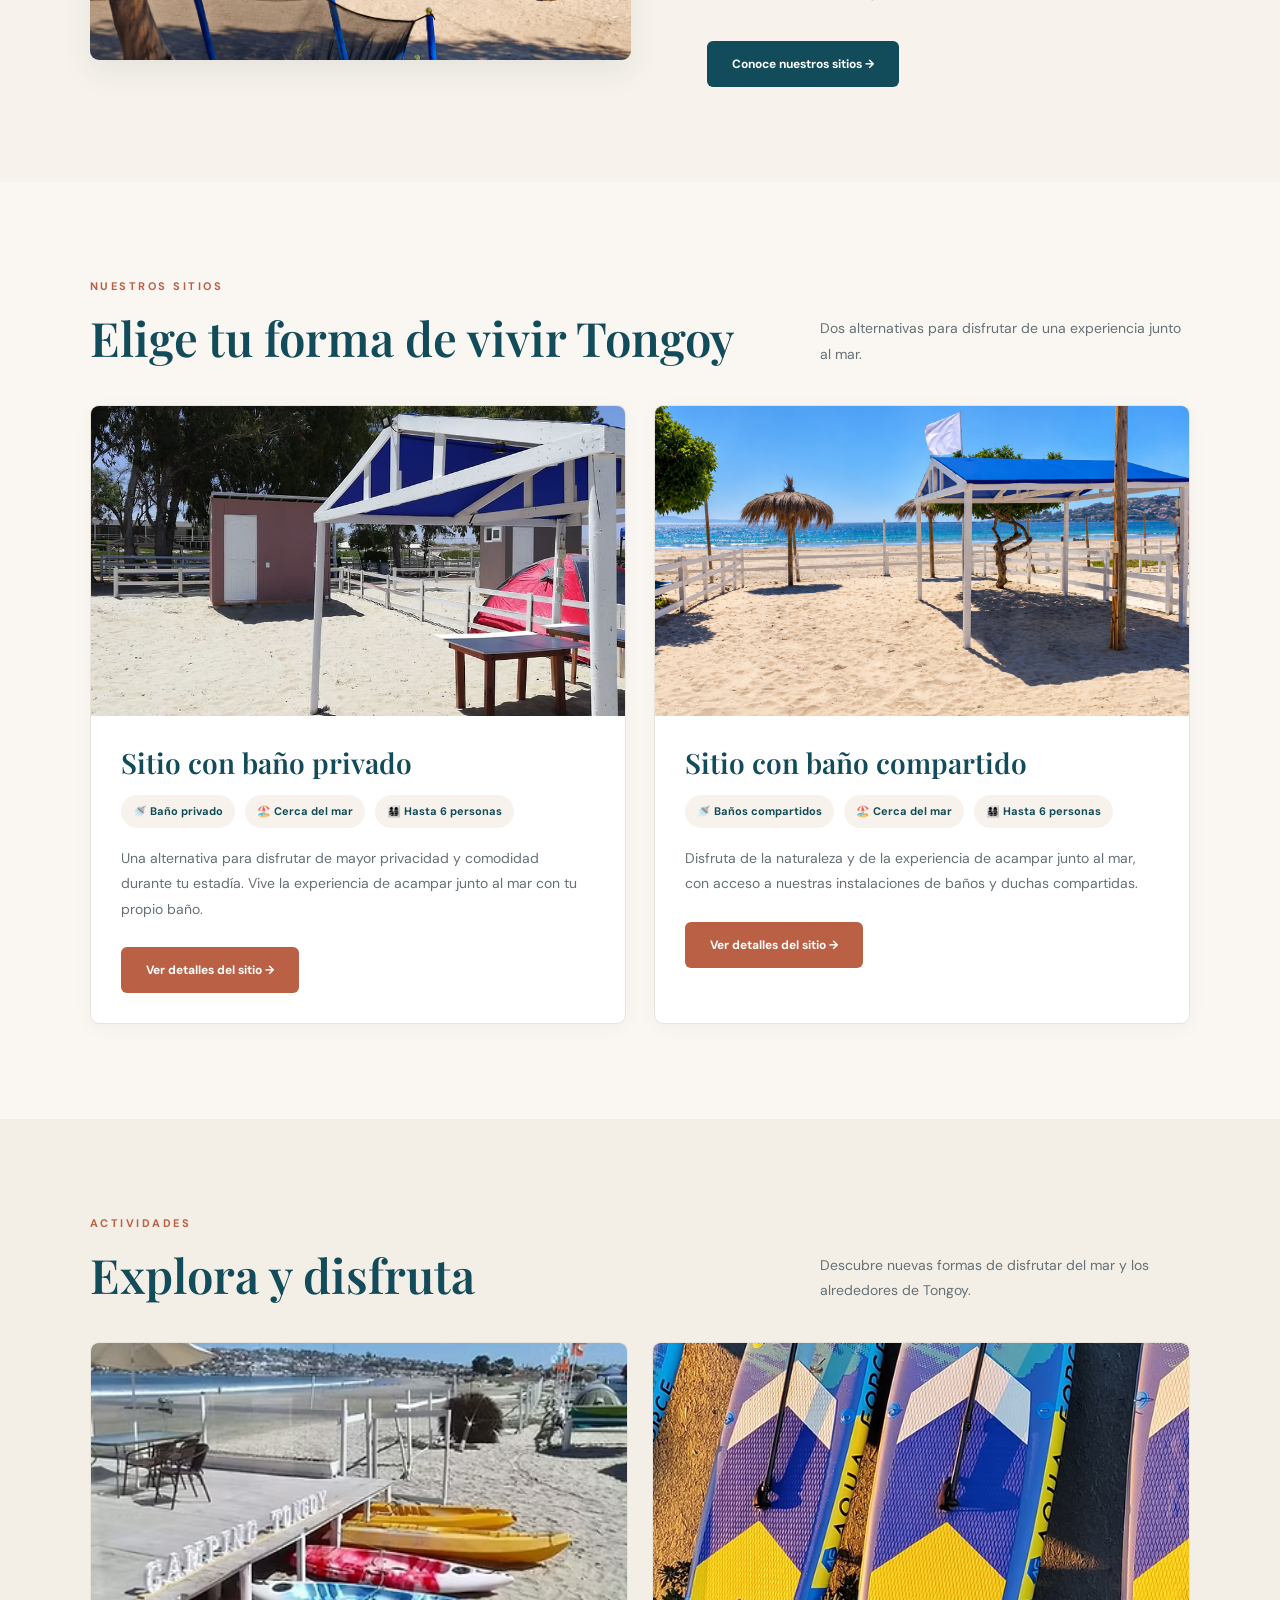
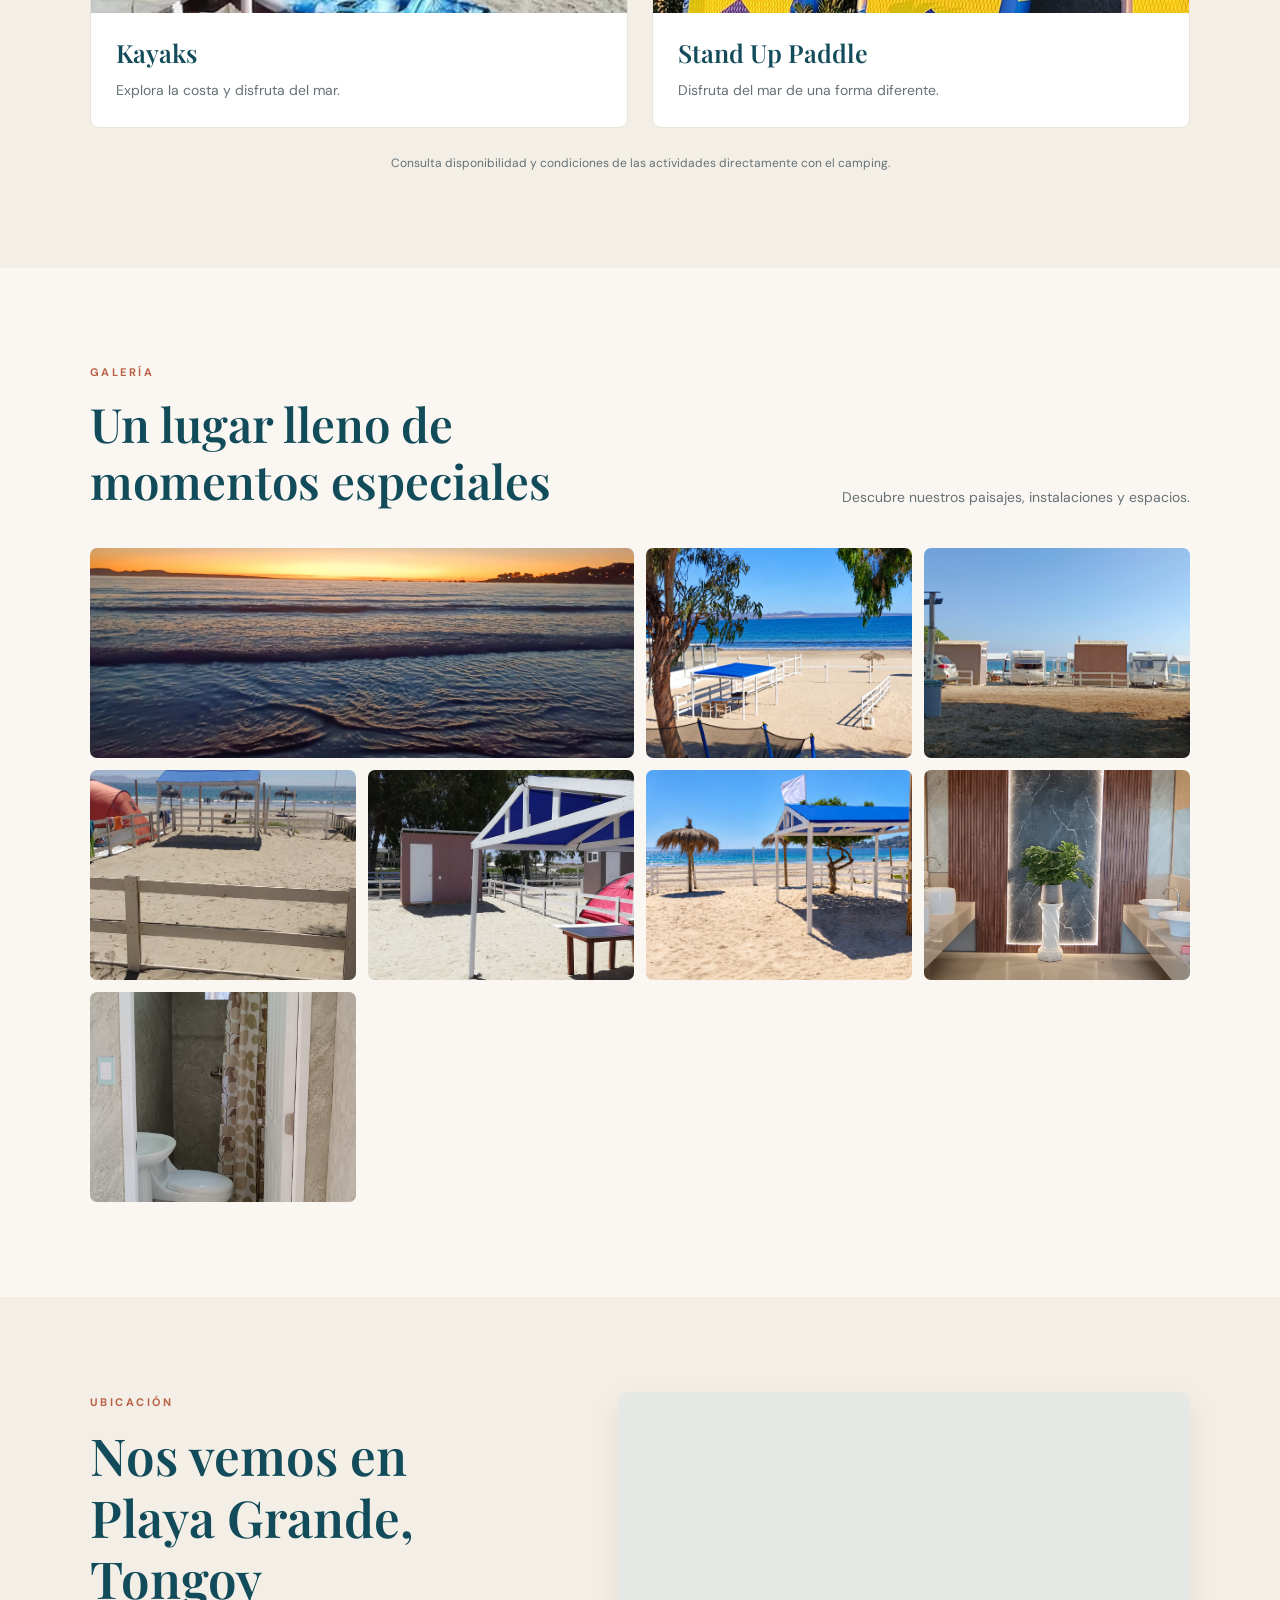
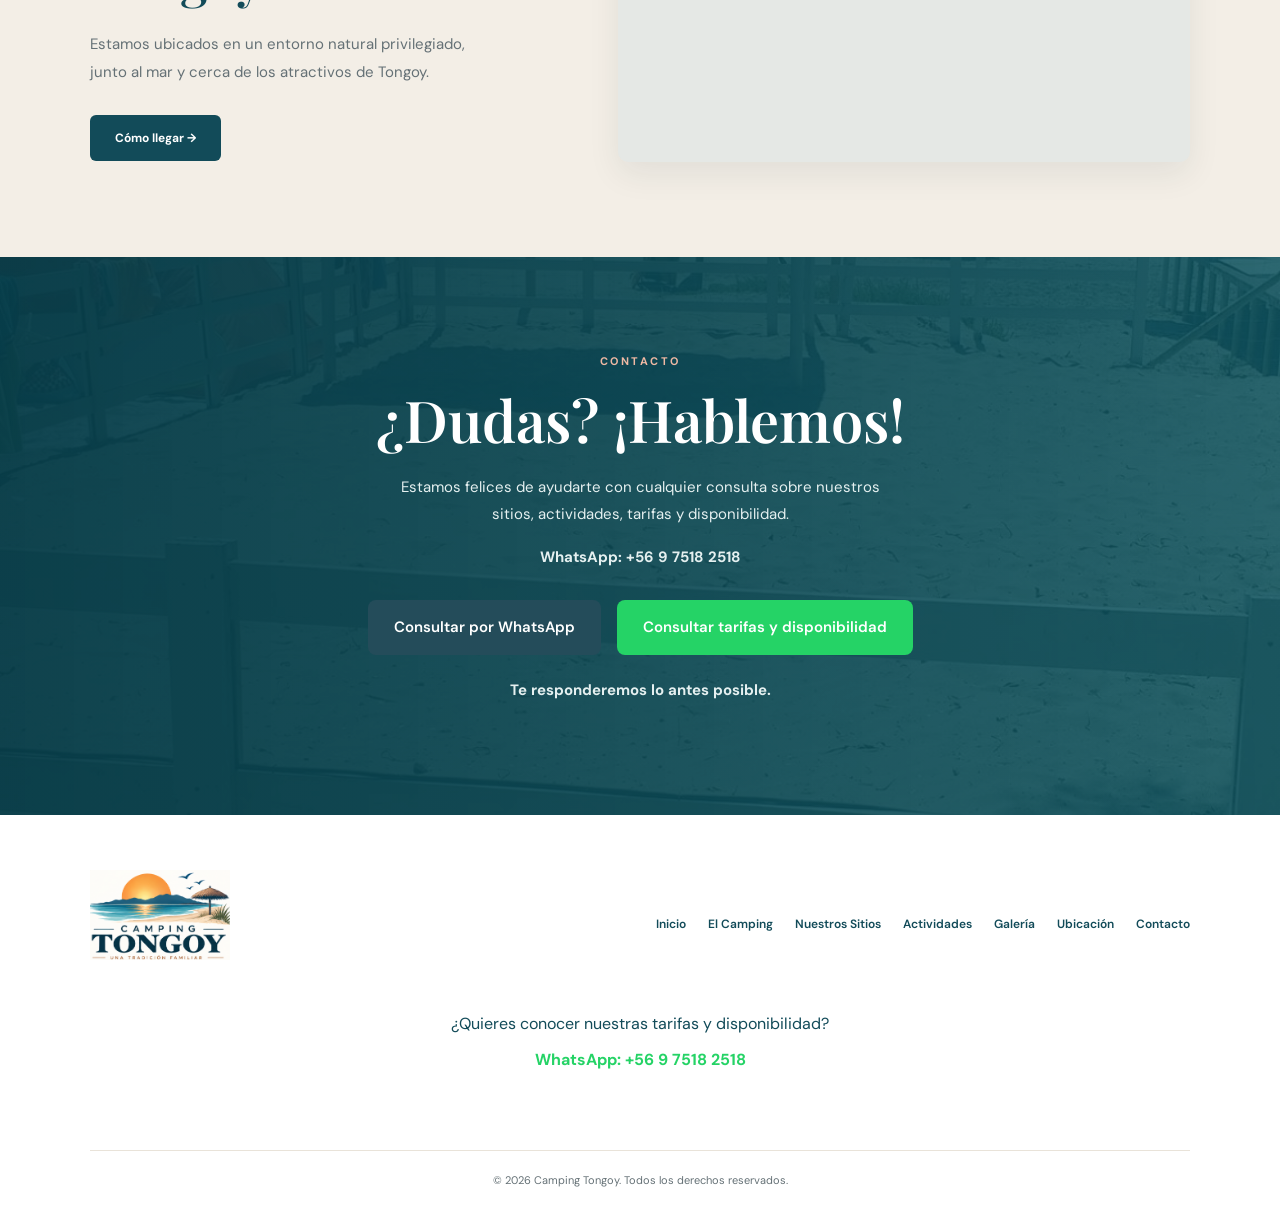
==== commit d0dcde7b: "Update Camping Tongoy websitew no capacity shit" ====
--- a/index.html
+++ b/index.html
@@ -254,16 +254,6 @@
           </p>
         </div>
 
-        <div class="capacity-notice">
-          <h3>🏕️ Capacidad de nuestros sitios</h3>
-          <p>
-            Cada sitio de camping está considerado para un máximo de
-            <strong>6 personas</strong>. Si tu grupo supera esta cantidad,
-            podrán aplicarse cargos adicionales. Para conocer las condiciones y
-            consultar disponibilidad, contáctanos por WhatsApp.
-          </p>
-        </div>
-
         <div class="sites-grid">
           <!-- PRIVATE BATHROOM SITE -->
           <article class="site-card">
